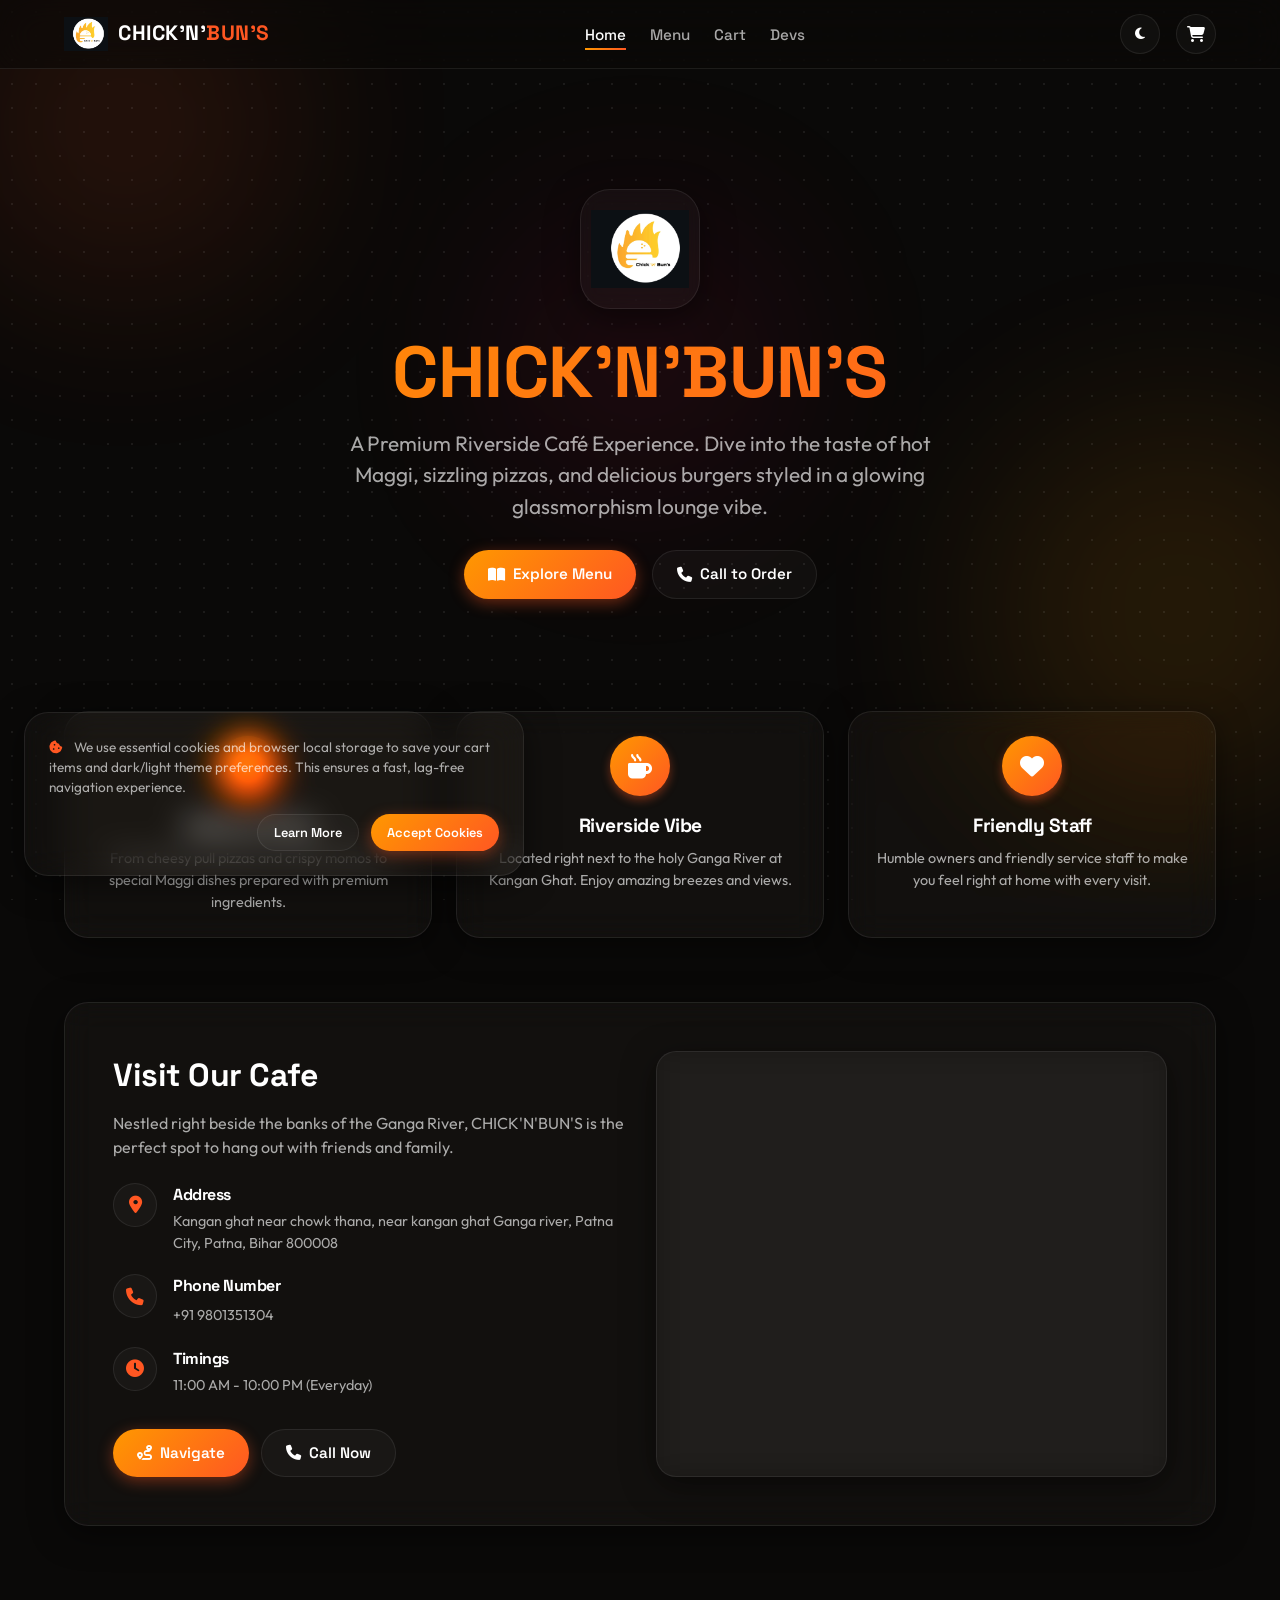
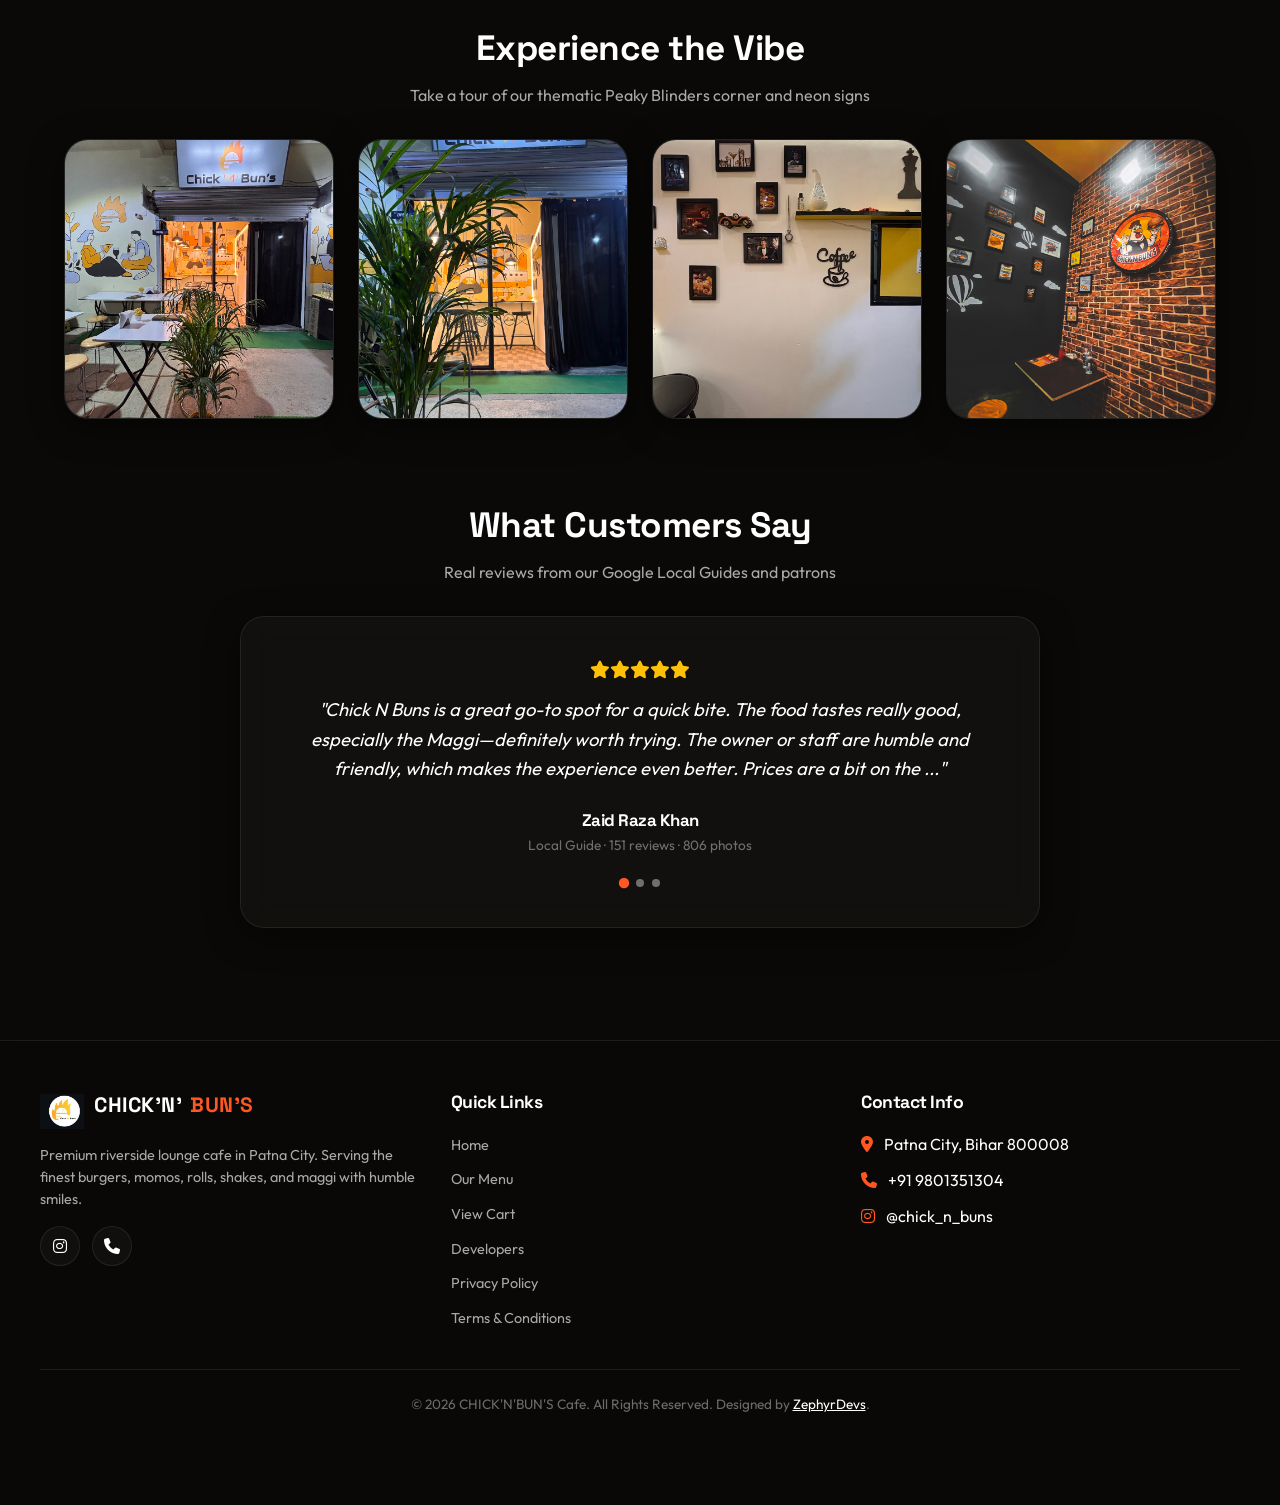
==== index.html @ 70de4c7c "Add files via upload" ====
<!DOCTYPE html>
<html lang="en" data-theme="dark">
<head>
  <meta charset="UTF-8">
  <meta name="viewport" content="width=device-width, initial-scale=1.0, maximum-scale=1.0, user-scalable=no">
  <title>CHICK'N'BUN'S - Premium Glassmorphism Cafe</title>
  <meta name="description" content="Welcome to CHICK'N'BUN'S cafe in Patna City. Experience premium glassmorphism vibe, delicious maggi, pizzas, burgers and momos right next to the Kangan Ghat Ganga river.">
  
  <!-- Tab Favicon -->
  <link rel="icon" type="image/png" href="logo.png">
  
  <!-- Font Awesome Icons -->
  <link rel="stylesheet" href="https://cdnjs.cloudflare.com/ajax/libs/font-awesome/6.4.0/css/all.min.css">
  
  <!-- Custom CSS -->
  <link rel="stylesheet" href="styles.css">
  
  <!-- Immediate theme injection to prevent style flashes -->
  <script>
    const savedTheme = localStorage.getItem("theme") || "dark";
    document.documentElement.setAttribute("data-theme", savedTheme);
  </script>
</head>
<body>

  <!-- Loading Screen -->
  <div id="loader" class="loader-wrapper">
    <div class="loader-logo-container">
      <img src="logo.png" alt="Chick N Buns Logo" class="loader-logo">
      <div class="loader-circle"></div>
    </div>
    <div class="loader-text">CHICK'N'BUN'S</div>
  </div>

  <!-- Background decorations -->
  <div class="bg-blobs">
    <div class="blob blob-1"></div>
    <div class="blob blob-2"></div>
    <div class="blob blob-3"></div>
  </div>
  <div class="bg-dots"></div>

  <!-- Header Navigation -->
  <header>
    <div class="nav-container">
      <a href="index.html" class="logo-link">
        <img src="logo.png" alt="Chick N Buns Logo" class="brand-logo">
        <span class="brand-name">CHICK'N'<span>BUN'S</span></span>
      </a>
      <ul class="nav-links">
        <li><a href="index.html" class="nav-link active">Home</a></li>
        <li><a href="menu.html" class="nav-link">Menu</a></li>
        <li><a href="cart.html" class="nav-link">Cart</a></li>
        <li><a href="devs.html" class="nav-link">Devs</a></li>
      </ul>
      <div class="nav-actions">
        <button class="theme-toggle-btn" aria-label="Toggle theme">
          <i class="fa-solid fa-moon moon-icon"></i>
          <i class="fa-solid fa-sun sun-icon"></i>
        </button>
        <a href="cart.html" class="cart-icon-btn" aria-label="View Cart">
          <i class="fa-solid fa-cart-shopping"></i>
          <span class="cart-badge">0</span>
        </a>
      </div>
    </div>
  </header>

  <!-- Mobile Bottom Navigation Bar -->
  <nav class="mobile-nav">
    <div class="mobile-nav-container">
      <a href="index.html" class="mobile-nav-item active">
        <i class="fa-solid fa-house"></i>
        <span>Home</span>
      </a>
      <a href="menu.html" class="mobile-nav-item">
        <i class="fa-solid fa-book-open"></i>
        <span>Menu</span>
      </a>
      <a href="cart.html" class="mobile-nav-item cart-mobile">
        <i class="fa-solid fa-cart-shopping"></i>
        <span>Cart</span>
        <span class="cart-badge">0</span>
      </a>
      <a href="devs.html" class="mobile-nav-item">
        <i class="fa-solid fa-code"></i>
        <span>Devs</span>
      </a>
    </div>
  </nav>

  <!-- Hero Section -->
  <section class="hero">
    <div class="hero-logo-box glass-card">
      <img src="logo.png" alt="CHICK'N'BUN'S Logo">
    </div>
    <h1>CHICK'N'BUN'S</h1>
    <p>A Premium Riverside Café Experience. Dive into the taste of hot Maggi, sizzling pizzas, and delicious burgers styled in a glowing glassmorphism lounge vibe.</p>
    <div class="hero-actions">
      <a href="menu.html" class="btn btn-primary"><i class="fa-solid fa-book-open"></i> Explore Menu</a>
      <a href="tel:9801351304" class="btn btn-secondary"><i class="fa-solid fa-phone"></i> Call to Order</a>
    </div>
  </section>

  <!-- Highlights Section -->
  <section class="highlights">
    <div class="highlight-card glass-card">
      <div class="highlight-icon"><i class="fa-solid fa-utensils"></i></div>
      <h3>Delicious Food</h3>
      <p>From cheesy pull pizzas and crispy momos to special Maggi dishes prepared with premium ingredients.</p>
    </div>
    <div class="highlight-card glass-card">
      <div class="highlight-icon"><i class="fa-solid fa-mug-hot"></i></div>
      <h3>Riverside Vibe</h3>
      <p>Located right next to the holy Ganga River at Kangan Ghat. Enjoy amazing breezes and views.</p>
    </div>
    <div class="highlight-card glass-card">
      <div class="highlight-icon"><i class="fa-solid fa-heart"></i></div>
      <h3>Friendly Staff</h3>
      <p>Humble owners and friendly service staff to make you feel right at home with every visit.</p>
    </div>
  </section>

  <!-- Contact and Location Map Section -->
  <section class="contact-section">
    <div class="contact-wrapper glass-card">
      <div class="contact-info">
        <h2 class="contact-title">Visit Our Cafe</h2>
        <p class="contact-desc">Nestled right beside the banks of the Ganga River, CHICK'N'BUN'S is the perfect spot to hang out with friends and family.</p>
        
        <div class="contact-detail-row">
          <div class="contact-detail-icon"><i class="fa-solid fa-location-dot"></i></div>
          <div class="contact-detail-content">
            <h4>Address</h4>
            <p>Kangan ghat near chowk thana, near kangan ghat Ganga river, Patna City, Patna, Bihar 800008</p>
          </div>
        </div>

        <div class="contact-detail-row">
          <div class="contact-detail-icon"><i class="fa-solid fa-phone"></i></div>
          <div class="contact-detail-content">
            <h4>Phone Number</h4>
            <a href="tel:9801351304">+91 9801351304</a>
          </div>
        </div>

        <div class="contact-detail-row">
          <div class="contact-detail-icon"><i class="fa-solid fa-clock"></i></div>
          <div class="contact-detail-content">
            <h4>Timings</h4>
            <p>11:00 AM - 10:00 PM (Everyday)</p>
          </div>
        </div>

        <div class="contact-actions">
          <a href="https://maps.google.com/?q=Kangan+ghat+Ganga+river+Patna+City" target="_blank" class="btn btn-primary"><i class="fa-solid fa-route"></i> Navigate</a>
          <a href="tel:9801351304" class="btn btn-secondary"><i class="fa-solid fa-phone"></i> Call Now</a>
        </div>
      </div>

      <!-- Map Block -->
      <div class="map-card glass-card">
        <!-- User provided embedded Google Map for CHICK'N'BUN'S -->
        <iframe 
          src="https://www.google.com/maps/embed?pb=!1m18!1m12!1m3!1d3598.1709711611616!2d85.23210449999999!3d25.5992344!2m3!1f0!2f0!3f0!3m2!1i1024!2i768!4f13.1!3m3!1m2!1s0x39ed5f6ee53ea379%3A0xcf2834d03ba60c78!2zQ0hJQ0vigJlO4oCZQlVO4oCZUw!5e0!3m2!1sen!2sin!4v1782484373300!5m2!1sen!2sin" 
          width="600" 
          height="450" 
          style="border:0;" 
          allowfullscreen="" 
          loading="lazy" 
          referrerpolicy="strict-origin-when-cross-origin">
        </iframe>
      </div>
    </div>
  </section>

  <!-- Gallery Section (Home Page Expansion) -->
  <section class="gallery-section">
    <h2 class="section-title">Experience the Vibe</h2>
    <p class="section-subtitle">Take a tour of our thematic Peaky Blinders corner and neon signs</p>
    
    <div class="gallery-grid">
      <div class="gallery-item glass-card">
        <img src="storefront.jpg" alt="CHICK'N'BUN'S Storefront" loading="lazy">
        <div class="gallery-overlay">
          <h4 class="gallery-overlay-text">Our Storefront</h4>
          <p class="gallery-overlay-sub">Welcome to Chick'n'Buns</p>
        </div>
      </div>
      
      <div class="gallery-item glass-card">
        <img src="storefront-close.jpg" alt="CHICK'N'BUN'S Storefront Close-up" loading="lazy">
        <div class="gallery-overlay">
          <h4 class="gallery-overlay-text">Riverside Entrance</h4>
          <p class="gallery-overlay-sub">Ganga River Patna City</p>
        </div>
      </div>

      <div class="gallery-item glass-card">
        <img src="interior-peaky.jpg" alt="Peaky Blinders Interior Theme" loading="lazy">
        <div class="gallery-overlay">
          <h4 class="gallery-overlay-text">Peaky Blinders Corner</h4>
          <p class="gallery-overlay-sub">By Order of Chick'n'Buns</p>
        </div>
      </div>

      <div class="gallery-item glass-card">
        <img src="interior-sign.png" alt="Glow Sign Neon Interior" loading="lazy">
        <div class="gallery-overlay">
          <h4 class="gallery-overlay-text">Glowing Signage</h4>
          <p class="gallery-overlay-sub">Cozy Aesthetics</p>
        </div>
      </div>
    </div>
  </section>

  <!-- Reviews Section -->
  <section class="reviews-section">
    <h2 class="section-title">What Customers Say</h2>
    <p class="section-subtitle">Real reviews from our Google Local Guides and patrons</p>
    
    <div class="reviews-carousel glass-card">
      <div class="review-slider">
        <!-- Injected via script.js -->
        <div class="review-slide active">
          <p class="review-text">Loading fresh reviews...</p>
        </div>
      </div>
      <div class="carousel-indicators">
        <!-- Injected via script.js -->
        <div class="indicator-dot active"></div>
      </div>
    </div>
  </section>

  <!-- Footer -->
  <footer>
    <div class="footer-container">
      <div class="footer-about">
        <a href="index.html" class="logo-link" style="margin-bottom: 12px;">
          <img src="logo.png" alt="Chick N Buns Logo" class="brand-logo">
          <span class="brand-name">CHICK'N'<span>BUN'S</span></span>
        </a>
        <p>Premium riverside lounge cafe in Patna City. Serving the finest burgers, momos, rolls, shakes, and maggi with humble smiles.</p>
        <div class="social-links">
          <a href="https://www.instagram.com/chick_n_buns/" target="_blank" class="social-btn" aria-label="Instagram"><i class="fa-brands fa-instagram"></i></a>
          <a href="tel:9801351304" class="social-btn" aria-label="Phone"><i class="fa-solid fa-phone"></i></a>
        </div>
      </div>
      
      <div>
        <h3 class="footer-links-title">Quick Links</h3>
        <ul class="footer-links">
          <li><a href="index.html">Home</a></li>
          <li><a href="menu.html">Our Menu</a></li>
          <li><a href="cart.html">View Cart</a></li>
          <li><a href="devs.html">Developers</a></li>
          <li><a href="privacy.html">Privacy Policy</a></li>
          <li><a href="terms.html">Terms & Conditions</a></li>
        </ul>
      </div>

      <div>
        <h3 class="footer-links-title">Contact Info</h3>
        <ul class="footer-links" style="gap: 12px;">
          <li><i class="fa-solid fa-location-dot" style="color: var(--accent-color); margin-right: 8px;"></i> Patna City, Bihar 800008</li>
          <li><i class="fa-solid fa-phone" style="color: var(--accent-color); margin-right: 8px;"></i> +91 9801351304</li>
          <li><i class="fa-brands fa-instagram" style="color: var(--accent-color); margin-right: 8px;"></i> @chick_n_buns</li>
        </ul>
      </div>
    </div>
    
    <div class="footer-bottom">
      &copy; 2026 CHICK'N'BUN'S Cafe. All Rights Reserved. Designed by <a href="devs.html" style="color: var(--text-primary); text-decoration: underline;">ZephyrDevs</a>.
    </div>
  </footer>

  <!-- Cookie Consent Banner -->
  <div id="cookie-banner" class="cookie-banner glass-card">
    <div class="cookie-banner-text">
      <i class="fa-solid fa-cookie-bite" style="color: var(--accent-color); margin-right: 8px;"></i>
      We use essential cookies and browser local storage to save your cart items and dark/light theme preferences. This ensures a fast, lag-free navigation experience.
    </div>
    <div class="cookie-banner-actions">
      <a href="privacy.html" class="btn btn-secondary" style="padding: 8px 16px; font-size: 0.8rem;">Learn More</a>
      <button id="accept-cookies" class="btn btn-primary" style="padding: 8px 16px; font-size: 0.8rem;">Accept Cookies</button>
    </div>
  </div>

  <!-- Script Files -->
  <script src="menu-data.js"></script>
  <script src="script.js"></script>
</body>
</html>
---- styles.css ----
/* Google Fonts: Outfit & Space Grotesk for a premium modern vibe */
@import url('https://fonts.googleapis.com/css2?family=Outfit:wght@300;400;500;600;700;800&family=Space+Grotesk:wght@400;500;600;700&display=swap');

:root {
  /* Dark Mode Variables (Default) */
  --bg-primary: #0a0908;
  --bg-dots: radial-gradient(rgba(255, 255, 255, 0.15) 1px, transparent 1px);
  --bg-card: rgba(255, 255, 255, 0.03);
  --bg-card-hover: rgba(255, 255, 255, 0.06);
  --border-card: rgba(255, 255, 255, 0.08);
  --border-card-hover: rgba(255, 255, 255, 0.15);
  --text-primary: #ffffff;
  --text-secondary: rgba(255, 255, 255, 0.65);
  --text-muted: rgba(255, 255, 255, 0.4);
  --accent-color: #ff5722;
  --accent-gradient: linear-gradient(135deg, #ff9800, #ff5722);
  --accent-glow: rgba(255, 87, 34, 0.4);
  --glass-shadow: 0 8px 32px 0 rgba(0, 0, 0, 0.5);
  --nav-bg: rgba(10, 9, 8, 0.6);
  --veg-color: #4caf50;
  --nonveg-color: #f44336;
  --blob-1: rgba(255, 87, 34, 0.15);
  --blob-2: rgba(255, 152, 0, 0.15);
  --blob-3: rgba(233, 30, 99, 0.12);
  
  --font-title: 'Space Grotesk', sans-serif;
  --font-body: 'Outfit', sans-serif;
}

[data-theme="light"] {
  /* Light Mode Variables */
  --bg-primary: #f5f6f8;
  --bg-dots: radial-gradient(rgba(0, 0, 0, 0.08) 1px, transparent 1px);
  --bg-card: rgba(255, 255, 255, 0.45);
  --bg-card-hover: rgba(255, 255, 255, 0.65);
  --border-card: rgba(255, 255, 255, 0.35);
  --border-card-hover: rgba(255, 255, 255, 0.6);
  --text-primary: #1a1a1a;
  --text-secondary: rgba(0, 0, 0, 0.65);
  --text-muted: rgba(0, 0, 0, 0.45);
  --accent-color: #e64a19;
  --accent-gradient: linear-gradient(135deg, #ff9800, #e64a19);
  --accent-glow: rgba(230, 74, 25, 0.2);
  --glass-shadow: 0 8px 32px 0 rgba(31, 38, 135, 0.08);
  --nav-bg: rgba(245, 246, 248, 0.7);
  --blob-1: rgba(255, 87, 34, 0.08);
  --blob-2: rgba(255, 152, 0, 0.08);
  --blob-3: rgba(233, 30, 99, 0.06);
}

/* Base resets & styles */
* {
  margin: 0;
  padding: 0;
  box-sizing: border-box;
  -webkit-tap-highlight-color: transparent;
}

body {
  font-family: var(--font-body);
  background-color: var(--bg-primary);
  color: var(--text-primary);
  min-height: 100vh;
  overflow-x: hidden;
  position: relative;
  transition: background-color 0.4s ease, color 0.4s ease;
  line-height: 1.5;
}

/* Background blob decorations for Glassmorphic glow */
.bg-blobs {
  position: fixed;
  top: 0;
  left: 0;
  right: 0;
  bottom: 0;
  width: 100%;
  height: 100%;
  z-index: -2;
  overflow: hidden;
  pointer-events: none;
}

.blob {
  position: absolute;
  border-radius: 50%;
  filter: blur(100px);
  opacity: 0.8;
  animation: floatBlobs 20s infinite alternate ease-in-out;
}

.blob-1 {
  width: 350px;
  height: 350px;
  background: var(--blob-1);
  top: -50px;
  left: -50px;
}

.blob-2 {
  width: 400px;
  height: 400px;
  background: var(--blob-2);
  bottom: 10%;
  right: -100px;
  animation-delay: -5s;
}

.blob-3 {
  width: 300px;
  height: 300px;
  background: var(--blob-3);
  top: 40%;
  left: 50%;
  transform: translate(-50%, -50%);
  animation-delay: -10s;
}

/* Dotted matrix overlay */
.bg-dots {
  position: fixed;
  top: 0;
  left: 0;
  width: 100%;
  height: 100%;
  background-image: var(--bg-dots);
  background-size: 24px 24px;
  z-index: -1;
  pointer-events: none;
  opacity: 0.5;
  transition: background-image 0.4s ease;
}

@keyframes floatBlobs {
  0% {
    transform: translate(0, 0) scale(1);
  }
  50% {
    transform: translate(50px, 30px) scale(1.1);
  }
  100% {
    transform: translate(-30px, -50px) scale(0.9);
  }
}

/* Loading Screen */
.loader-wrapper {
  position: fixed;
  top: 0;
  left: 0;
  width: 100vw;
  height: 100vh;
  background-color: var(--bg-primary);
  display: flex;
  flex-direction: column;
  justify-content: center;
  align-items: center;
  z-index: 9999;
  transition: opacity 0.6s cubic-bezier(0.16, 1, 0.3, 1), visibility 0.6s;
}

.loader-wrapper.fade-out {
  opacity: 0;
  visibility: hidden;
}

.loader-logo-container {
  position: relative;
  width: 120px;
  height: 120px;
  margin-bottom: 24px;
}

.loader-logo {
  width: 100%;
  height: 100%;
  object-fit: contain;
  animation: pulseLogo 2s infinite ease-in-out;
}

.loader-circle {
  position: absolute;
  top: -10px;
  left: -10px;
  width: 140px;
  height: 140px;
  border: 3px solid transparent;
  border-top-color: var(--accent-color);
  border-bottom-color: var(--accent-color);
  border-radius: 50%;
  animation: spin 1.5s linear infinite;
}

.loader-text {
  font-family: var(--font-title);
  font-size: 1.5rem;
  font-weight: 700;
  letter-spacing: 2px;
  background: var(--accent-gradient);
  -webkit-background-clip: text;
  -webkit-text-fill-color: transparent;
  animation: fadeInText 1s ease-in-out infinite alternate;
}

@keyframes spin {
  0% { transform: rotate(0deg); }
  100% { transform: rotate(360deg); }
}

@keyframes pulseLogo {
  0% { transform: scale(0.95); opacity: 0.8; }
  50% { transform: scale(1.05); opacity: 1; filter: drop-shadow(0 0 15px var(--accent-color)); }
  100% { transform: scale(0.95); opacity: 0.8; }
}

@keyframes fadeInText {
  0% { opacity: 0.5; }
  100% { opacity: 1; }
}

/* Glassmorphism General Card */
.glass-card {
  background: var(--bg-card);
  backdrop-filter: blur(16px) saturate(180%);
  -webkit-backdrop-filter: blur(16px) saturate(180%);
  border: 1px solid var(--border-card);
  border-radius: 24px;
  box-shadow: var(--glass-shadow);
  transition: all 0.3s cubic-bezier(0.25, 0.8, 0.25, 1);
}

.glass-card:hover {
  background: var(--bg-card-hover);
  border-color: var(--border-card-hover);
  transform: translateY(-2px);
}

/* Header & Navigation */
header {
  position: sticky;
  top: 0;
  width: 100%;
  z-index: 1000;
  background: var(--nav-bg);
  backdrop-filter: blur(20px);
  -webkit-backdrop-filter: blur(20px);
  border-bottom: 1px solid var(--border-card);
  transition: background-color 0.4s ease;
}

.nav-container {
  display: flex;
  justify-content: space-between;
  align-items: center;
  max-width: 1200px;
  margin: 0 auto;
  padding: 12px 24px;
}

.logo-link {
  display: flex;
  align-items: center;
  text-decoration: none;
  gap: 10px;
}

.brand-logo {
  width: 44px;
  height: 44px;
  object-fit: contain;
}

.brand-name {
  font-family: var(--font-title);
  font-size: 1.3rem;
  font-weight: 800;
  color: var(--text-primary);
  letter-spacing: 0.5px;
}

.brand-name span {
  color: var(--accent-color);
}

.nav-links {
  display: flex;
  align-items: center;
  list-style: none;
  gap: 24px;
}

.nav-link {
  font-family: var(--font-title);
  font-size: 0.95rem;
  font-weight: 500;
  color: var(--text-secondary);
  text-decoration: none;
  transition: color 0.3s ease;
  position: relative;
  padding: 6px 0;
}

.nav-link:hover, .nav-link.active {
  color: var(--text-primary);
}

.nav-link::after {
  content: '';
  position: absolute;
  bottom: 0;
  left: 0;
  width: 0;
  height: 2px;
  background: var(--accent-gradient);
  transition: width 0.3s ease;
}

.nav-link:hover::after, .nav-link.active::after {
  width: 100%;
}

.nav-actions {
  display: flex;
  align-items: center;
  gap: 16px;
}

/* Controls */
.theme-toggle-btn {
  background: var(--bg-card);
  border: 1px solid var(--border-card);
  width: 40px;
  height: 40px;
  border-radius: 50%;
  cursor: pointer;
  display: flex;
  align-items: center;
  justify-content: center;
  color: var(--text-primary);
  transition: all 0.3s ease;
}

.theme-toggle-btn:hover {
  background: var(--bg-card-hover);
  border-color: var(--border-card-hover);
  transform: scale(1.05);
}

.theme-toggle-btn .sun-icon {
  display: none;
}

[data-theme="light"] .theme-toggle-btn .sun-icon {
  display: block;
}

[data-theme="light"] .theme-toggle-btn .moon-icon {
  display: none;
}

/* Cart Badge Icon */
.cart-icon-btn {
  background: var(--bg-card);
  border: 1px solid var(--border-card);
  width: 40px;
  height: 40px;
  border-radius: 50%;
  cursor: pointer;
  display: flex;
  align-items: center;
  justify-content: center;
  color: var(--text-primary);
  position: relative;
  text-decoration: none;
  transition: all 0.3s ease;
}

.cart-icon-btn:hover {
  background: var(--bg-card-hover);
  border-color: var(--border-card-hover);
  transform: scale(1.05);
}

.cart-badge {
  position: absolute;
  top: -4px;
  right: -4px;
  background: var(--accent-gradient);
  color: #ffffff;
  font-size: 0.7rem;
  font-weight: 700;
  width: 18px;
  height: 18px;
  border-radius: 50%;
  display: flex;
  align-items: center;
  justify-content: center;
  box-shadow: 0 0 8px var(--accent-glow);
}

/* Mobile Bottom Navigation (Visible on Mobile only) */
.mobile-nav {
  display: none;
  position: fixed;
  bottom: 0;
  left: 0;
  width: 100vw;
  background: var(--nav-bg);
  backdrop-filter: blur(20px);
  -webkit-backdrop-filter: blur(20px);
  border-top: 1px solid var(--border-card);
  z-index: 1000;
  padding: 8px 16px 14px 16px;
}

.mobile-nav-container {
  display: flex;
  justify-content: space-around;
  align-items: center;
  max-width: 500px;
  margin: 0 auto;
}

.mobile-nav-item {
  display: flex;
  flex-direction: column;
  align-items: center;
  text-decoration: none;
  color: var(--text-secondary);
  font-size: 0.75rem;
  font-family: var(--font-title);
  font-weight: 500;
  gap: 4px;
  transition: color 0.3s ease;
}

.mobile-nav-item i {
  font-size: 1.25rem;
  transition: transform 0.3s ease;
}

.mobile-nav-item.active, .mobile-nav-item:hover {
  color: var(--accent-color);
}

.mobile-nav-item.active i {
  transform: scale(1.1);
  background: var(--accent-gradient);
  -webkit-background-clip: text;
  -webkit-text-fill-color: transparent;
}

.mobile-nav-item.cart-mobile {
  position: relative;
}

.mobile-nav-item.cart-mobile .cart-badge {
  top: -6px;
  right: 0px;
}

/* Typography elements */
h1, h2, h3, h4, h5, h6 {
  font-family: var(--font-title);
  font-weight: 700;
  letter-spacing: -0.5px;
}

p {
  color: var(--text-secondary);
}

/* Buttons styling */
.btn {
  display: inline-flex;
  align-items: center;
  justify-content: center;
  font-family: var(--font-title);
  font-weight: 600;
  padding: 12px 24px;
  border-radius: 50px;
  cursor: pointer;
  text-decoration: none;
  transition: all 0.3s cubic-bezier(0.16, 1, 0.3, 1);
  border: none;
  font-size: 0.95rem;
  gap: 8px;
}

.btn-primary {
  background: var(--accent-gradient);
  color: #ffffff;
  box-shadow: 0 4px 15px var(--accent-glow);
}

.btn-primary:hover {
  transform: translateY(-2px) scale(1.02);
  box-shadow: 0 8px 25px var(--accent-glow);
}

.btn-secondary {
  background: var(--bg-card);
  border: 1px solid var(--border-card);
  color: var(--text-primary);
}

.btn-secondary:hover {
  background: var(--bg-card-hover);
  border-color: var(--border-card-hover);
  transform: translateY(-2px);
}

.btn:active {
  transform: translateY(0) scale(0.98);
}

/* Footer Section */
footer {
  background: var(--nav-bg);
  backdrop-filter: blur(10px);
  -webkit-backdrop-filter: blur(10px);
  border-top: 1px solid var(--border-card);
  padding: 48px 24px;
  margin-top: 64px;
  padding-bottom: 90px; /* spacing for mobile nav */
}

.footer-container {
  max-width: 1200px;
  margin: 0 auto;
  display: grid;
  grid-template-columns: repeat(auto-fit, minmax(250px, 1fr));
  gap: 32px;
}

.footer-about .brand-name {
  margin-bottom: 12px;
  display: inline-flex;
  align-items: center;
  gap: 8px;
}

.footer-about p {
  font-size: 0.9rem;
  margin-bottom: 16px;
}

.footer-links-title {
  font-family: var(--font-title);
  font-size: 1.1rem;
  font-weight: 700;
  margin-bottom: 16px;
  color: var(--text-primary);
}

.footer-links {
  list-style: none;
  display: flex;
  flex-direction: column;
  gap: 10px;
}

.footer-links a {
  color: var(--text-secondary);
  text-decoration: none;
  font-size: 0.9rem;
  transition: color 0.3s ease;
}

.footer-links a:hover {
  color: var(--accent-color);
}

.social-links {
  display: flex;
  gap: 12px;
}

.social-btn {
  display: flex;
  align-items: center;
  justify-content: center;
  width: 40px;
  height: 40px;
  border-radius: 50%;
  background: var(--bg-card);
  border: 1px solid var(--border-card);
  color: var(--text-primary);
  text-decoration: none;
  transition: all 0.3s ease;
}

.social-btn:hover {
  background: var(--accent-gradient);
  border-color: transparent;
  color: #fff;
  transform: translateY(-2px);
  box-shadow: 0 4px 10px var(--accent-glow);
}

.footer-bottom {
  max-width: 1200px;
  margin: 40px auto 0 auto;
  padding-top: 24px;
  border-top: 1px solid var(--border-card);
  text-align: center;
  font-size: 0.85rem;
  color: var(--text-muted);
}

/* HERO SECTION - index.html */
.hero {
  padding: 80px 24px 48px 24px;
  text-align: center;
  position: relative;
}

.hero-logo-box {
  margin: 0 auto 24px auto;
  width: 120px;
  height: 120px;
  padding: 10px;
  background: var(--bg-card);
  backdrop-filter: blur(10px);
  border: 1px solid var(--border-card);
  border-radius: 30px;
  display: flex;
  align-items: center;
  justify-content: center;
  box-shadow: var(--glass-shadow);
}

.hero-logo-box img {
  width: 100%;
  height: 100%;
  object-fit: contain;
}

.hero h1 {
  font-size: 3rem;
  font-weight: 800;
  line-height: 1.1;
  margin-bottom: 16px;
  background: var(--accent-gradient);
  -webkit-background-clip: text;
  -webkit-text-fill-color: transparent;
}

.hero p {
  font-size: 1.15rem;
  max-width: 600px;
  margin: 0 auto 28px auto;
  color: var(--text-secondary);
}

.hero-actions {
  display: flex;
  justify-content: center;
  gap: 16px;
  flex-wrap: wrap;
}

/* Features/Highlights */
.highlights {
  padding: 32px 24px;
  max-width: 1200px;
  margin: 0 auto;
  display: grid;
  grid-template-columns: repeat(auto-fit, minmax(280px, 1fr));
  gap: 24px;
}

.highlight-card {
  padding: 24px;
  text-align: center;
}

.highlight-icon {
  width: 60px;
  height: 60px;
  border-radius: 50%;
  background: var(--accent-gradient);
  color: #fff;
  display: flex;
  align-items: center;
  justify-content: center;
  font-size: 1.5rem;
  margin: 0 auto 16px auto;
  box-shadow: 0 4px 10px var(--accent-glow);
}

.highlight-card h3 {
  font-size: 1.2rem;
  margin-bottom: 8px;
}

.highlight-card p {
  font-size: 0.9rem;
}

/* Contact Showcase Card */
.contact-section {
  padding: 32px 24px;
  max-width: 1200px;
  margin: 0 auto;
}

.contact-wrapper {
  display: grid;
  grid-template-columns: 1fr 1.2fr;
  gap: 32px;
  padding: 32px;
}

.contact-info {
  display: flex;
  flex-direction: column;
  justify-content: center;
}

.contact-title {
  font-size: 2rem;
  margin-bottom: 12px;
  font-weight: 800;
}

.contact-desc {
  margin-bottom: 24px;
}

.contact-detail-row {
  display: flex;
  align-items: flex-start;
  gap: 16px;
  margin-bottom: 20px;
}

.contact-detail-icon {
  width: 44px;
  height: 44px;
  border-radius: 50%;
  background: var(--bg-card);
  border: 1px solid var(--border-card);
  color: var(--accent-color);
  display: flex;
  align-items: center;
  justify-content: center;
  font-size: 1.1rem;
  flex-shrink: 0;
}

.contact-detail-content h4 {
  font-size: 1rem;
  margin-bottom: 4px;
}

.contact-detail-content p, .contact-detail-content a {
  font-size: 0.9rem;
  color: var(--text-secondary);
  text-decoration: none;
  transition: color 0.3s ease;
}

.contact-detail-content a:hover {
  color: var(--accent-color);
}

.contact-actions {
  display: flex;
  gap: 12px;
  margin-top: 12px;
}

.map-card {
  min-height: 250px;
  border-radius: 20px;
  overflow: hidden;
  border: 1px solid var(--border-card);
}

.map-card iframe {
  width: 100%;
  height: 100%;
  border: none;
}

/* Reviews Section */
.reviews-section {
  padding: 48px 24px;
  max-width: 1200px;
  margin: 0 auto;
  text-align: center;
}

.section-title {
  font-size: 2.2rem;
  margin-bottom: 8px;
  font-weight: 800;
}

.section-subtitle {
  font-size: 1rem;
  color: var(--text-secondary);
  margin-bottom: 32px;
}

.reviews-carousel {
  position: relative;
  max-width: 800px;
  margin: 0 auto;
  padding: 40px;
  overflow: hidden;
}

.review-slider {
  display: flex;
  transition: transform 0.5s cubic-bezier(0.25, 1, 0.5, 1);
}

.review-slide {
  min-width: 100%;
  padding: 0 16px;
  opacity: 0;
  transition: opacity 0.5s ease;
}

.review-slide.active {
  opacity: 1;
}

.review-text {
  font-size: 1.15rem;
  font-style: italic;
  line-height: 1.6;
  margin-bottom: 24px;
  color: var(--text-primary);
}

.review-rating {
  color: #ffc107;
  font-size: 1.1rem;
  margin-bottom: 12px;
}

.review-author {
  font-family: var(--font-title);
  font-weight: 700;
  font-size: 1.05rem;
}

.review-author-title {
  font-size: 0.85rem;
  color: var(--text-muted);
  margin-top: 2px;
}

.carousel-indicators {
  display: flex;
  justify-content: center;
  gap: 8px;
  margin-top: 24px;
}

.indicator-dot {
  width: 8px;
  height: 8px;
  border-radius: 50%;
  background: var(--text-muted);
  cursor: pointer;
  transition: all 0.3s ease;
}

.indicator-dot.active {
  background: var(--accent-color);
  transform: scale(1.3);
}

/* MENU PAGE STYLE - menu.html */
.menu-header {
  padding: 40px 24px 20px 24px;
  text-align: center;
}

.menu-search-wrapper {
  max-width: 500px;
  margin: 20px auto;
  position: relative;
}

.menu-search-input {
  width: 100%;
  padding: 14px 20px 14px 48px;
  border-radius: 50px;
  border: 1px solid var(--border-card);
  background: var(--bg-card);
  color: var(--text-primary);
  font-family: var(--font-body);
  font-size: 0.95rem;
  backdrop-filter: blur(10px);
  outline: none;
  transition: all 0.3s ease;
}

.menu-search-input:focus {
  border-color: var(--accent-color);
  box-shadow: 0 0 15px var(--accent-glow);
  background: var(--bg-card-hover);
}

.search-icon {
  position: absolute;
  left: 18px;
  top: 50%;
  transform: translateY(-50%);
  color: var(--text-muted);
  font-size: 1.1rem;
}

/* Toggle for Veg/Nonveg Filters */
.filter-options {
  display: flex;
  justify-content: center;
  gap: 12px;
  margin: 16px 0 24px 0;
}

.filter-chip {
  padding: 8px 18px;
  border-radius: 50px;
  border: 1px solid var(--border-card);
  background: var(--bg-card);
  color: var(--text-secondary);
  font-size: 0.85rem;
  font-weight: 600;
  cursor: pointer;
  transition: all 0.3s ease;
  display: flex;
  align-items: center;
  gap: 6px;
}

.filter-chip:hover {
  background: var(--bg-card-hover);
  border-color: var(--border-card-hover);
}

.filter-chip.active {
  border-color: transparent;
  color: #fff;
}

.filter-chip.active.all-chip {
  background: var(--accent-gradient);
  box-shadow: 0 4px 10px var(--accent-glow);
}

.filter-chip.active.veg-chip {
  background: var(--veg-color);
  box-shadow: 0 4px 10px rgba(76, 175, 80, 0.3);
}

.filter-chip.active.nonveg-chip {
  background: var(--nonveg-color);
  box-shadow: 0 4px 10px rgba(244, 67, 54, 0.3);
}

.dot-indicator {
  width: 10px;
  height: 10px;
  border-radius: 50%;
  display: inline-block;
}

.dot-indicator.veg {
  background: var(--veg-color);
  box-shadow: 0 0 5px var(--veg-color);
}

.dot-indicator.nonveg {
  background: var(--nonveg-color);
  box-shadow: 0 0 5px var(--nonveg-color);
}

/* Category Slider/Selector (Horizontal Swipe on Mobile) */
.categories-slider {
  max-width: 100%;
  overflow-x: auto;
  white-space: nowrap;
  padding: 8px 24px 16px 24px;
  margin-bottom: 24px;
  display: flex;
  gap: 12px;
  scrollbar-width: none; /* Firefox */
}

.categories-slider::-webkit-scrollbar {
  display: none; /* Chrome/Safari */
}

.category-tab {
  display: inline-flex;
  align-items: center;
  gap: 8px;
  padding: 10px 20px;
  border-radius: 50px;
  background: var(--bg-card);
  border: 1px solid var(--border-card);
  color: var(--text-secondary);
  font-family: var(--font-title);
  font-weight: 600;
  font-size: 0.9rem;
  cursor: pointer;
  transition: all 0.3s ease;
  flex-shrink: 0;
}

.category-tab:hover {
  background: var(--bg-card-hover);
  border-color: var(--border-card-hover);
}

.category-tab.active {
  background: var(--accent-gradient);
  color: #fff;
  border-color: transparent;
  box-shadow: 0 4px 12px var(--accent-glow);
}

/* Menu Grid */
.menu-grid-container {
  max-width: 1200px;
  margin: 0 auto;
  padding: 0 24px;
}

.menu-category-section {
  margin-bottom: 48px;
}

.menu-category-title-wrap {
  display: flex;
  align-items: center;
  gap: 10px;
  margin-bottom: 20px;
  border-bottom: 1px solid var(--border-card);
  padding-bottom: 10px;
}

.menu-category-title {
  font-size: 1.6rem;
  font-weight: 800;
}

.menu-grid {
  display: grid;
  grid-template-columns: repeat(auto-fill, minmax(280px, 1fr));
  gap: 24px;
}

/* Menu Card Details */
.menu-card {
  overflow: hidden;
  display: flex;
  flex-direction: column;
  height: 100%;
}

.menu-item-image-wrapper {
  position: relative;
  width: 100%;
  height: 180px;
  background: rgba(0, 0, 0, 0.2);
  overflow: hidden;
}

.menu-item-image {
  width: 100%;
  height: 100%;
  object-fit: cover;
  transition: transform 0.5s ease;
}

.menu-card:hover .menu-item-image {
  transform: scale(1.05);
}

.menu-item-tag {
  position: absolute;
  top: 12px;
  left: 12px;
  z-index: 2;
  border-radius: 6px;
  padding: 4px 8px;
  display: flex;
  align-items: center;
  justify-content: center;
  backdrop-filter: blur(10px);
  -webkit-backdrop-filter: blur(10px);
}

.menu-item-tag.veg {
  background: rgba(76, 175, 80, 0.2);
  border: 1px solid rgba(76, 175, 80, 0.4);
}

.menu-item-tag.nonveg {
  background: rgba(244, 67, 54, 0.2);
  border: 1px solid rgba(244, 67, 54, 0.4);
}

.menu-item-body {
  padding: 20px;
  display: flex;
  flex-direction: column;
  flex-grow: 1;
}

.menu-item-head {
  display: flex;
  justify-content: space-between;
  align-items: flex-start;
  gap: 12px;
  margin-bottom: 8px;
}

.menu-item-name {
  font-size: 1.15rem;
  font-weight: 700;
  line-height: 1.3;
}

.menu-item-price {
  font-family: var(--font-title);
  font-size: 1.25rem;
  font-weight: 700;
  color: var(--accent-color);
  white-space: nowrap;
}

.menu-item-desc {
  font-size: 0.85rem;
  color: var(--text-secondary);
  margin-bottom: 16px;
  flex-grow: 1;
  line-height: 1.4;
}

.menu-item-foot {
  display: flex;
  justify-content: space-between;
  align-items: center;
  margin-top: auto;
  gap: 12px;
}

.menu-item-size-info {
  font-size: 0.8rem;
  color: var(--text-muted);
}

.menu-item-size-select {
  background: var(--bg-card);
  border: 1px solid var(--border-card);
  color: var(--text-primary);
  padding: 4px 8px;
  border-radius: 8px;
  font-size: 0.8rem;
  outline: none;
  font-family: var(--font-body);
}

/* Call to View Physical Scanned Menu CTA */
.physical-menu-cta {
  margin: 48px auto;
  max-width: 800px;
  padding: 32px;
  text-align: center;
}

.physical-menu-cta h3 {
  font-size: 1.5rem;
  margin-bottom: 12px;
}

.physical-menu-cta p {
  margin-bottom: 20px;
  font-size: 0.95rem;
}

/* Lightbox Modal for Scanned Menu */
.lightbox-modal {
  position: fixed;
  top: 0;
  left: 0;
  width: 100vw;
  height: 100vh;
  background: rgba(0, 0, 0, 0.95);
  backdrop-filter: blur(10px);
  -webkit-backdrop-filter: blur(10px);
  z-index: 2000;
  display: none;
  flex-direction: column;
  justify-content: center;
  align-items: center;
  padding: 24px;
}

.lightbox-close {
  position: absolute;
  top: 20px;
  right: 24px;
  background: transparent;
  border: none;
  color: #fff;
  font-size: 2.2rem;
  cursor: pointer;
  z-index: 2002;
  transition: transform 0.3s ease;
}

.lightbox-close:hover {
  transform: scale(1.1);
}

.lightbox-slider {
  display: flex;
  align-items: center;
  justify-content: center;
  max-width: 600px;
  width: 100%;
  height: 80%;
  position: relative;
}

.lightbox-img {
  max-width: 100%;
  max-height: 100%;
  object-fit: contain;
  border-radius: 12px;
  box-shadow: 0 10px 30px rgba(0,0,0,0.5);
  display: none;
}

.lightbox-img.active {
  display: block;
  animation: fadeIn 0.4s ease;
}

.lightbox-arrow {
  position: absolute;
  top: 50%;
  transform: translateY(-50%);
  background: rgba(255, 255, 255, 0.1);
  border: 1px solid rgba(255, 255, 255, 0.2);
  width: 50px;
  height: 50px;
  border-radius: 50%;
  color: #fff;
  font-size: 1.5rem;
  cursor: pointer;
  display: flex;
  align-items: center;
  justify-content: center;
  z-index: 2001;
  transition: all 0.3s ease;
}

.lightbox-arrow:hover {
  background: rgba(255, 255, 255, 0.25);
  transform: translateY(-50%) scale(1.05);
}

.lightbox-arrow-left {
  left: -20px;
}

.lightbox-arrow-right {
  right: -20px;
}

.lightbox-pagination {
  color: rgba(255, 255, 255, 0.7);
  margin-top: 16px;
  font-family: var(--font-title);
  font-weight: 500;
  font-size: 0.95rem;
}

@keyframes fadeIn {
  from { opacity: 0; transform: scale(0.95); }
  to { opacity: 1; transform: scale(1); }
}

/* CART PAGE STYLING - cart.html */
.cart-section-container {
  max-width: 1000px;
  margin: 40px auto;
  padding: 0 24px;
}

.cart-layout {
  display: grid;
  grid-template-columns: 1.6fr 1fr;
  gap: 32px;
}

.cart-items-panel {
  padding: 24px;
}

.cart-items-title {
  font-size: 1.5rem;
  margin-bottom: 20px;
  display: flex;
  justify-content: space-between;
  align-items: center;
}

.cart-items-count {
  font-size: 1rem;
  font-weight: 500;
  color: var(--text-muted);
}

.cart-item-row {
  display: flex;
  align-items: center;
  gap: 16px;
  padding: 16px 0;
  border-bottom: 1px solid var(--border-card);
}

.cart-item-row:last-child {
  border-bottom: none;
}

.cart-item-img-wrapper {
  width: 70px;
  height: 70px;
  border-radius: 12px;
  overflow: hidden;
  background: rgba(0, 0, 0, 0.2);
  flex-shrink: 0;
}

.cart-item-img-wrapper img {
  width: 100%;
  height: 100%;
  object-fit: cover;
}

.cart-item-details {
  flex-grow: 1;
}

.cart-item-title {
  font-size: 1.05rem;
  font-weight: 700;
  margin-bottom: 4px;
}

.cart-item-meta {
  font-size: 0.8rem;
  color: var(--text-muted);
}

.cart-item-right {
  display: flex;
  flex-direction: column;
  align-items: flex-end;
  gap: 10px;
}

.cart-item-price-calc {
  font-family: var(--font-title);
  font-size: 1.1rem;
  font-weight: 700;
  color: var(--text-primary);
}

.qty-control {
  display: flex;
  align-items: center;
  background: var(--bg-card);
  border: 1px solid var(--border-card);
  border-radius: 50px;
  padding: 4px;
}

.qty-btn {
  background: transparent;
  border: none;
  color: var(--text-primary);
  width: 26px;
  height: 26px;
  border-radius: 50%;
  cursor: pointer;
  display: flex;
  align-items: center;
  justify-content: center;
  font-size: 0.9rem;
  transition: background 0.3s ease;
}

.qty-btn:hover {
  background: var(--bg-card-hover);
}

.qty-number {
  min-width: 24px;
  text-align: center;
  font-size: 0.85rem;
  font-weight: 600;
}

.remove-item-btn {
  background: transparent;
  border: none;
  color: var(--text-muted);
  cursor: pointer;
  font-size: 0.85rem;
  transition: color 0.3s ease;
}

.remove-item-btn:hover {
  color: var(--nonveg-color);
}

.cart-empty-state {
  text-align: center;
  padding: 48px 24px;
}

.cart-empty-icon {
  font-size: 3rem;
  color: var(--text-muted);
  margin-bottom: 16px;
}

.cart-empty-state h3 {
  font-size: 1.3rem;
  margin-bottom: 8px;
}

.cart-empty-state p {
  margin-bottom: 24px;
}

/* Cart Summary Panel */
.cart-summary-panel {
  padding: 28px;
  height: fit-content;
}

.summary-title {
  font-size: 1.4rem;
  margin-bottom: 20px;
  border-bottom: 1px solid var(--border-card);
  padding-bottom: 10px;
}

.summary-row {
  display: flex;
  justify-content: space-between;
  margin-bottom: 16px;
  font-size: 0.95rem;
}

.summary-row.total-row {
  border-top: 1px solid var(--border-card);
  padding-top: 16px;
  font-size: 1.25rem;
  font-weight: 800;
  margin-bottom: 24px;
}

.summary-row.total-row .total-price {
  color: var(--accent-color);
}

.checkout-notice {
  font-size: 0.8rem;
  color: var(--text-muted);
  text-align: center;
  margin-bottom: 20px;
  line-height: 1.4;
  padding: 10px;
  border-radius: 12px;
  background: rgba(0,0,0,0.1);
}

[data-theme="light"] .checkout-notice {
  background: rgba(255, 255, 255, 0.4);
}

.checkout-btn-group {
  display: flex;
  flex-direction: column;
  gap: 12px;
}

.whatsapp-checkout-btn {
  background: #25d366;
  color: #fff;
  box-shadow: 0 4px 15px rgba(37, 211, 102, 0.3);
}

.whatsapp-checkout-btn:hover {
  background: #128c7e;
  box-shadow: 0 8px 25px rgba(37, 211, 102, 0.4);
  transform: translateY(-2px);
}

/* DEVELOPERS PAGE STYLING - devs.html */
.devs-section {
  padding: 80px 24px;
  max-width: 600px;
  margin: 0 auto;
  text-align: center;
}

.devs-card {
  padding: 48px 32px;
}

.devs-logo-wrapper {
  width: 140px;
  height: 140px;
  margin: 0 auto 24px auto;
  border-radius: 50%;
  background: var(--bg-card);
  border: 1px solid var(--border-card);
  display: flex;
  align-items: center;
  justify-content: center;
  overflow: hidden;
  box-shadow: var(--glass-shadow);
  padding: 10px;
}

.devs-logo-wrapper img {
  width: 100%;
  height: 100%;
  object-fit: contain;
}

.devs-name {
  font-size: 2.2rem;
  font-weight: 800;
  margin-bottom: 8px;
  background: var(--accent-gradient);
  -webkit-background-clip: text;
  -webkit-text-fill-color: transparent;
}

.devs-tagline {
  font-size: 0.95rem;
  color: var(--accent-color);
  font-weight: 600;
  letter-spacing: 2px;
  text-transform: uppercase;
  margin-bottom: 24px;
}

.devs-desc {
  font-size: 0.95rem;
  line-height: 1.6;
  margin-bottom: 32px;
}

.devs-links-grid {
  display: grid;
  grid-template-columns: 1fr;
  gap: 16px;
}

.devs-contact-item {
  display: flex;
  align-items: center;
  gap: 16px;
  padding: 16px 20px;
  border-radius: 16px;
  background: rgba(255, 255, 255, 0.02);
  border: 1px solid var(--border-card);
  text-decoration: none;
  color: var(--text-primary);
  transition: all 0.3s ease;
  text-align: left;
}

[data-theme="light"] .devs-contact-item {
  background: rgba(0, 0, 0, 0.01);
}

.devs-contact-item:hover {
  background: var(--bg-card-hover);
  border-color: var(--accent-color);
  transform: translateX(4px);
}

.devs-contact-icon {
  width: 40px;
  height: 40px;
  border-radius: 50%;
  background: var(--bg-card);
  border: 1px solid var(--border-card);
  display: flex;
  align-items: center;
  justify-content: center;
  color: var(--accent-color);
  font-size: 1.15rem;
}

.devs-contact-text h4 {
  font-size: 0.8rem;
  color: var(--text-muted);
  font-weight: 600;
  text-transform: uppercase;
  letter-spacing: 0.5px;
}

.devs-contact-text p {
  font-size: 0.95rem;
  font-weight: 500;
}

/* Toast Notifications */
.toast-container {
  position: fixed;
  bottom: 90px;
  right: 24px;
  z-index: 3000;
  display: flex;
  flex-direction: column;
  gap: 10px;
  pointer-events: none;
}

.toast {
  padding: 12px 24px;
  border-radius: 50px;
  background: rgba(0, 0, 0, 0.9);
  color: #fff;
  font-family: var(--font-title);
  font-weight: 600;
  font-size: 0.85rem;
  border: 1px solid rgba(255, 255, 255, 0.1);
  box-shadow: 0 4px 15px rgba(0, 0, 0, 0.5);
  display: flex;
  align-items: center;
  gap: 10px;
  animation: slideInToast 0.3s cubic-bezier(0.25, 1, 0.5, 1) forwards;
  pointer-events: auto;
}

[data-theme="light"] .toast {
  background: rgba(255, 255, 255, 0.95);
  color: #1a1a1a;
  border: 1px solid rgba(0, 0, 0, 0.08);
  box-shadow: 0 4px 15px rgba(0, 0, 0, 0.1);
}

@keyframes slideInToast {
  from { opacity: 0; transform: translateY(20px) scale(0.9); }
  to { opacity: 1; transform: translateY(0) scale(1); }
}

.toast.fade-out {
  animation: fadeOutToast 0.3s ease forwards;
}

@keyframes fadeOutToast {
  from { opacity: 1; transform: translateY(0); }
  to { opacity: 0; transform: translateY(-10px); }
}

/* RESPONSIVE MEDIA QUERIES (Mobile-First overrides) */

/* Desktop & Tablets (>= 768px) */
@media (min-width: 768px) {
  .hero {
    padding: 120px 24px 80px 24px;
  }
  
  .hero h1 {
    font-size: 4.5rem;
  }
  
  .hero p {
    font-size: 1.3rem;
  }
  
  .contact-wrapper {
    grid-template-columns: 1fr 1fr;
    padding: 48px;
  }
  
  .menu-grid {
    grid-template-columns: repeat(auto-fill, minmax(320px, 1fr));
  }
  
  .lightbox-slider {
    max-width: 80%;
    height: 85%;
  }
  
  .lightbox-arrow-left {
    left: -60px;
  }
  
  .lightbox-arrow-right {
    right: -60px;
  }
  
  .devs-links-grid {
    grid-template-columns: 1fr 1fr;
  }
  
  .toast-container {
    bottom: 24px;
  }
}

/* Mobile Screens (< 768px) */
@media (max-width: 767px) {
  /* Hide standard header links, show mobile nav instead */
  .nav-links {
    display: none;
  }
  
  .mobile-nav {
    display: block;
  }
  
  header {
    position: sticky;
    top: 0;
  }
  
  .contact-wrapper {
    grid-template-columns: 1fr;
    padding: 20px;
    gap: 24px;
  }
  
  .contact-title {
    font-size: 1.6rem;
    text-align: center;
  }
  
  .contact-desc {
    text-align: center;
    margin-bottom: 20px;
  }
  
  .contact-actions {
    justify-content: center;
  }
  
  .cart-layout {
    grid-template-columns: 1fr;
  }
  
  .cart-items-panel, .cart-summary-panel {
    padding: 16px;
  }
  
  .footer-container {
    text-align: center;
  }
  
  .footer-about {
    display: flex;
    flex-direction: column;
    align-items: center;
  }
  
  .social-links {
    justify-content: center;
  }
}

/* ==========================================
   COOKIE CONSENT BANNER
   ========================================== */
.cookie-banner {
  position: fixed;
  bottom: 90px;
  left: 24px;
  right: 24px;
  max-width: 500px;
  padding: 24px;
  z-index: 2500;
  display: flex;
  flex-direction: column;
  gap: 16px;
  transform: translateY(200%);
  transition: transform 0.5s cubic-bezier(0.16, 1, 0.3, 1), background-color 0.4s ease;
  pointer-events: auto;
}

.cookie-banner.show {
  transform: translateY(0);
}

.cookie-banner-text {
  font-size: 0.85rem;
  line-height: 1.5;
  color: var(--text-secondary);
}

.cookie-banner-actions {
  display: flex;
  justify-content: flex-end;
  gap: 12px;
}

@media (min-width: 768px) {
  .cookie-banner {
    left: 24px;
    right: auto;
    bottom: 24px;
  }
}

/* ==========================================
   GALLERY / VIBE SECTION
   ========================================== */
.gallery-section {
  padding: 64px 24px 32px 24px;
  max-width: 1200px;
  margin: 0 auto;
  text-align: center;
}

.gallery-grid {
  display: grid;
  grid-template-columns: repeat(auto-fit, minmax(260px, 1fr));
  gap: 24px;
  margin-top: 32px;
}

.gallery-item {
  height: 280px;
  border-radius: 24px;
  overflow: hidden;
  position: relative;
  cursor: pointer;
  border: 1px solid var(--border-card);
  box-shadow: var(--glass-shadow);
  transition: all 0.3s ease;
}

.gallery-item img {
  width: 100%;
  height: 100%;
  object-fit: cover;
  transition: transform 0.6s cubic-bezier(0.16, 1, 0.3, 1);
}

.gallery-item:hover img {
  transform: scale(1.08);
}

.gallery-overlay {
  position: absolute;
  top: 0;
  left: 0;
  width: 100%;
  height: 100%;
  background: linear-gradient(to top, rgba(0, 0, 0, 0.85) 0%, rgba(0, 0, 0, 0.2) 60%, transparent 100%);
  display: flex;
  flex-direction: column;
  justify-content: flex-end;
  align-items: flex-start;
  padding: 24px;
  opacity: 0;
  transition: opacity 0.3s ease;
  pointer-events: none;
}

.gallery-item:hover .gallery-overlay {
  opacity: 1;
}

.gallery-overlay-text {
  color: #ffffff;
  font-family: var(--font-title);
  font-weight: 700;
  font-size: 1.1rem;
  margin-bottom: 4px;
  transform: translateY(10px);
  transition: transform 0.4s cubic-bezier(0.16, 1, 0.3, 1);
}

.gallery-item:hover .gallery-overlay-text {
  transform: translateY(0);
}

.gallery-overlay-sub {
  color: var(--accent-color);
  font-size: 0.8rem;
  font-weight: 600;
  text-transform: uppercase;
  letter-spacing: 1px;
  transform: translateY(10px);
  transition: transform 0.4s cubic-bezier(0.16, 1, 0.3, 1) 0.05s;
}

.gallery-item:hover .gallery-overlay-sub {
  transform: translateY(0);
}

/* ==========================================
   DOCUMENTATION PAGES (PRIVACY / TERMS)
   ========================================== */
.doc-section {
  padding: 80px 24px;
  max-width: 900px;
  margin: 0 auto;
}

.doc-card {
  padding: 48px;
}

.doc-card h1 {
  font-size: 2.2rem;
  margin-bottom: 8px;
  background: var(--accent-gradient);
  -webkit-background-clip: text;
  -webkit-text-fill-color: transparent;
}

.doc-meta {
  font-size: 0.85rem;
  color: var(--text-muted);
  margin-bottom: 32px;
  display: flex;
  gap: 16px;
}

.doc-card h2 {
  font-size: 1.4rem;
  font-weight: 700;
  margin: 32px 0 16px 0;
  color: var(--text-primary);
  border-left: 3px solid var(--accent-color);
  padding-left: 12px;
}

.doc-card p {
  font-size: 0.95rem;
  line-height: 1.6;
  color: var(--text-secondary);
  margin-bottom: 16px;
}

.doc-card ul {
  list-style-type: none;
  padding-left: 0;
  margin-bottom: 24px;
}

.doc-card li {
  font-size: 0.95rem;
  color: var(--text-secondary);
  margin-bottom: 10px;
  position: relative;
  padding-left: 24px;
}

.doc-card li::before {
  content: "•";
  color: var(--accent-color);
  font-size: 1.5rem;
  position: absolute;
  left: 6px;
  top: -4px;
}

/* ==========================================
   FAQ SECTION (HOME PAGE EXPANSION)
   ========================================== */
.faq-section {
  padding: 64px 24px;
  max-width: 800px;
  margin: 0 auto;
  text-align: center;
}

.faq-container {
  margin-top: 32px;
  text-align: left;
  display: flex;
  flex-direction: column;
  gap: 16px;
}

.faq-item {
  border-radius: 20px;
  overflow: hidden;
  border: 1px solid var(--border-card);
  background: var(--bg-card);
  box-shadow: var(--glass-shadow);
  transition: all 0.3s cubic-bezier(0.25, 0.8, 0.25, 1);
}

.faq-item:hover {
  background: var(--bg-card-hover);
  border-color: var(--border-card-hover);
}

.faq-item[open] {
  background: var(--bg-card-hover);
  border-color: var(--border-card-hover);
}

.faq-summary {
  padding: 20px 24px;
  font-family: var(--font-title);
  font-weight: 700;
  font-size: 1.05rem;
  color: var(--text-primary);
  cursor: pointer;
  outline: none;
  list-style: none;
  display: flex;
  justify-content: space-between;
  align-items: center;
  user-select: none;
}

.faq-summary::-webkit-details-marker {
  display: none;
}

.faq-summary::after {
  content: "\f0fe"; /* FontAwesome plus icon */
  font-family: "Font Awesome 6 Free";
  font-weight: 900;
  font-size: 1rem;
  color: var(--accent-color);
  transition: transform 0.3s ease;
}

.faq-item[open] .faq-summary::after {
  content: "\f146"; /* FontAwesome minus square icon */
  transform: rotate(180deg);
}

.faq-content {
  padding: 0 24px 20px 24px;
  font-size: 0.95rem;
  color: var(--text-secondary);
  line-height: 1.6;
}

/* ==========================================
   ORDER JOURNEY (HOW IT WORKS)
   ========================================== */
.journey-section {
  padding: 64px 24px;
  max-width: 1200px;
  margin: 0 auto;
  text-align: center;
}

.journey-grid {
  display: grid;
  grid-template-columns: repeat(auto-fit, minmax(280px, 1fr));
  gap: 24px;
  margin-top: 32px;
}

.journey-card {
  padding: 40px 24px;
  text-align: center;
  position: relative;
}

.journey-step {
  width: 48px;
  height: 48px;
  border-radius: 50%;
  background: var(--accent-gradient);
  color: #ffffff;
  display: flex;
  align-items: center;
  justify-content: center;
  font-family: var(--font-title);
  font-weight: 800;
  font-size: 1.25rem;
  margin: 0 auto 20px auto;
  box-shadow: 0 4px 15px var(--accent-glow);
}

.journey-card h3 {
  font-size: 1.25rem;
  margin-bottom: 10px;
  font-weight: 700;
}

.journey-card p {
  font-size: 0.9rem;
  line-height: 1.5;
  color: var(--text-secondary);
}

/* ==========================================
   FEATURED ITEMS
   ========================================== */
.featured-section {
  padding: 64px 24px 32px 24px;
  max-width: 1200px;
  margin: 0 auto;
  text-align: center;
}

.featured-grid {
  display: grid;
  grid-template-columns: repeat(auto-fit, minmax(300px, 1fr));
  gap: 32px;
  margin-top: 32px;
}
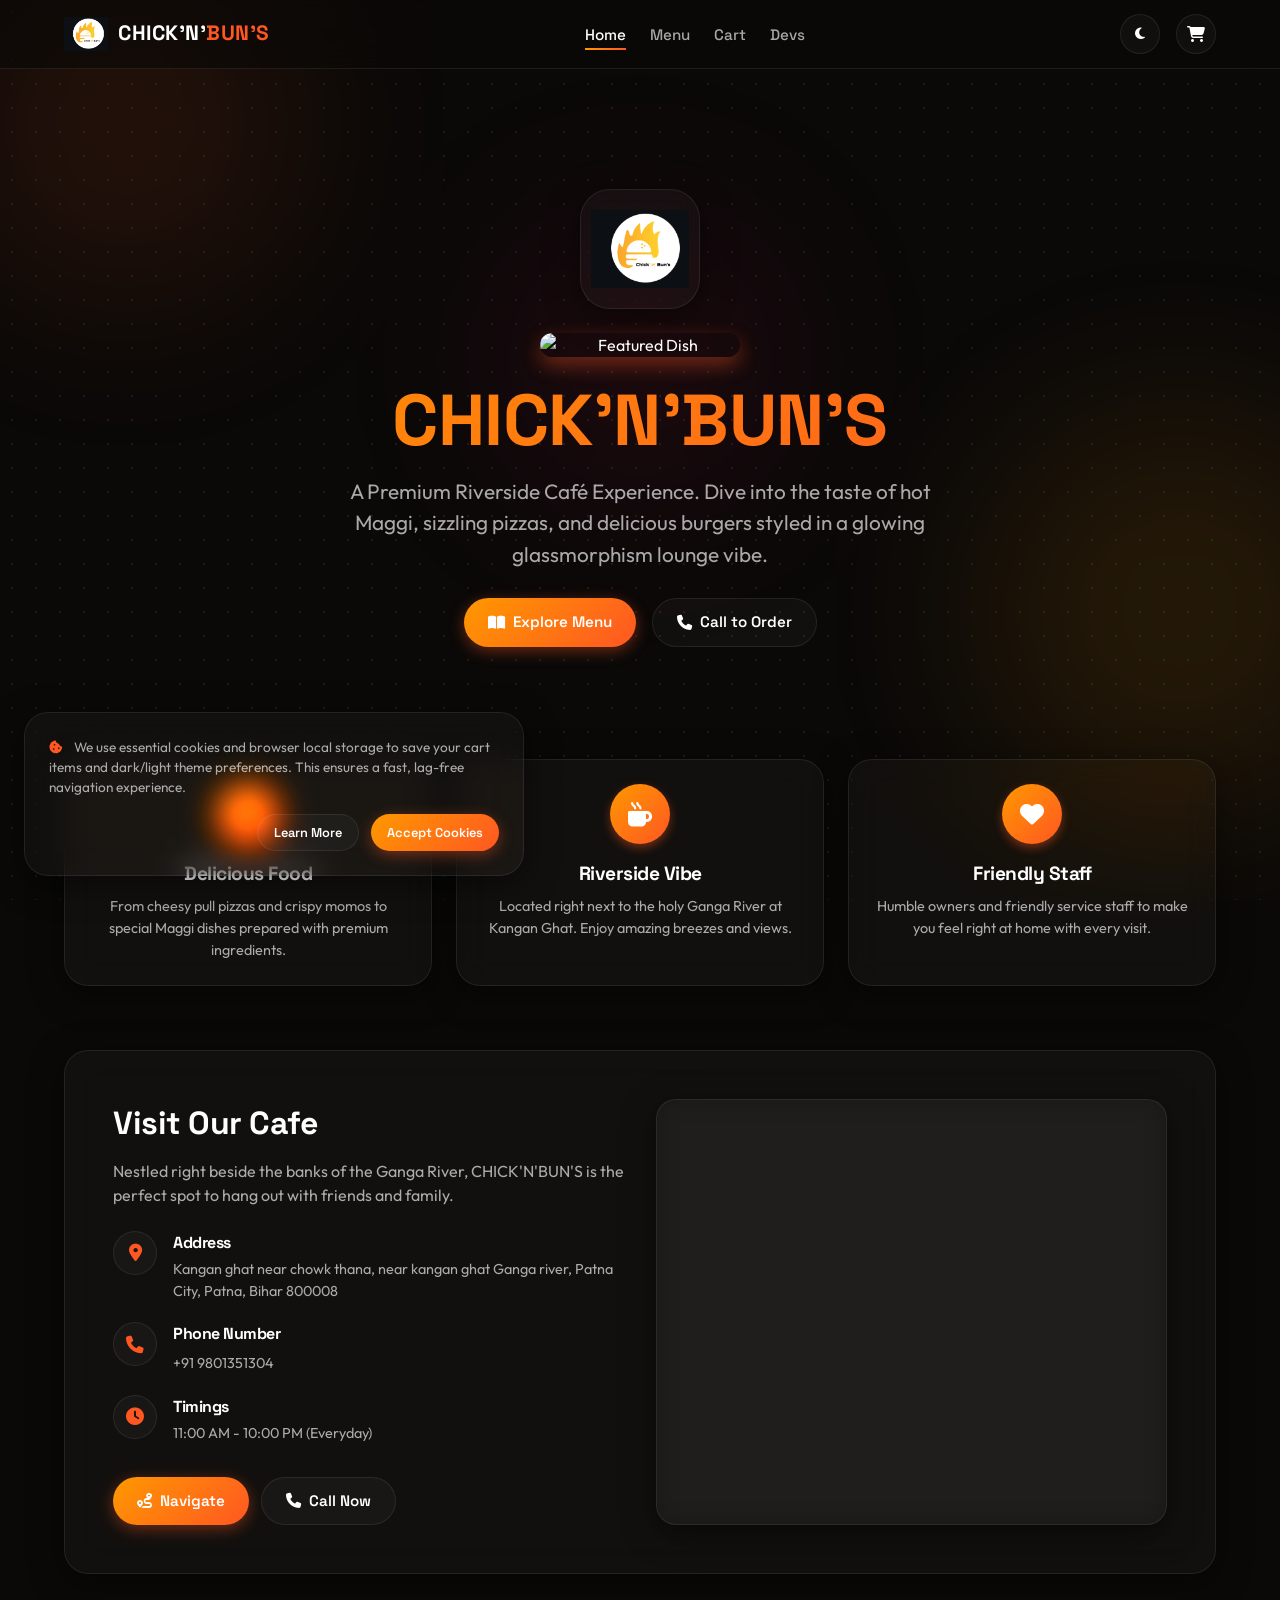
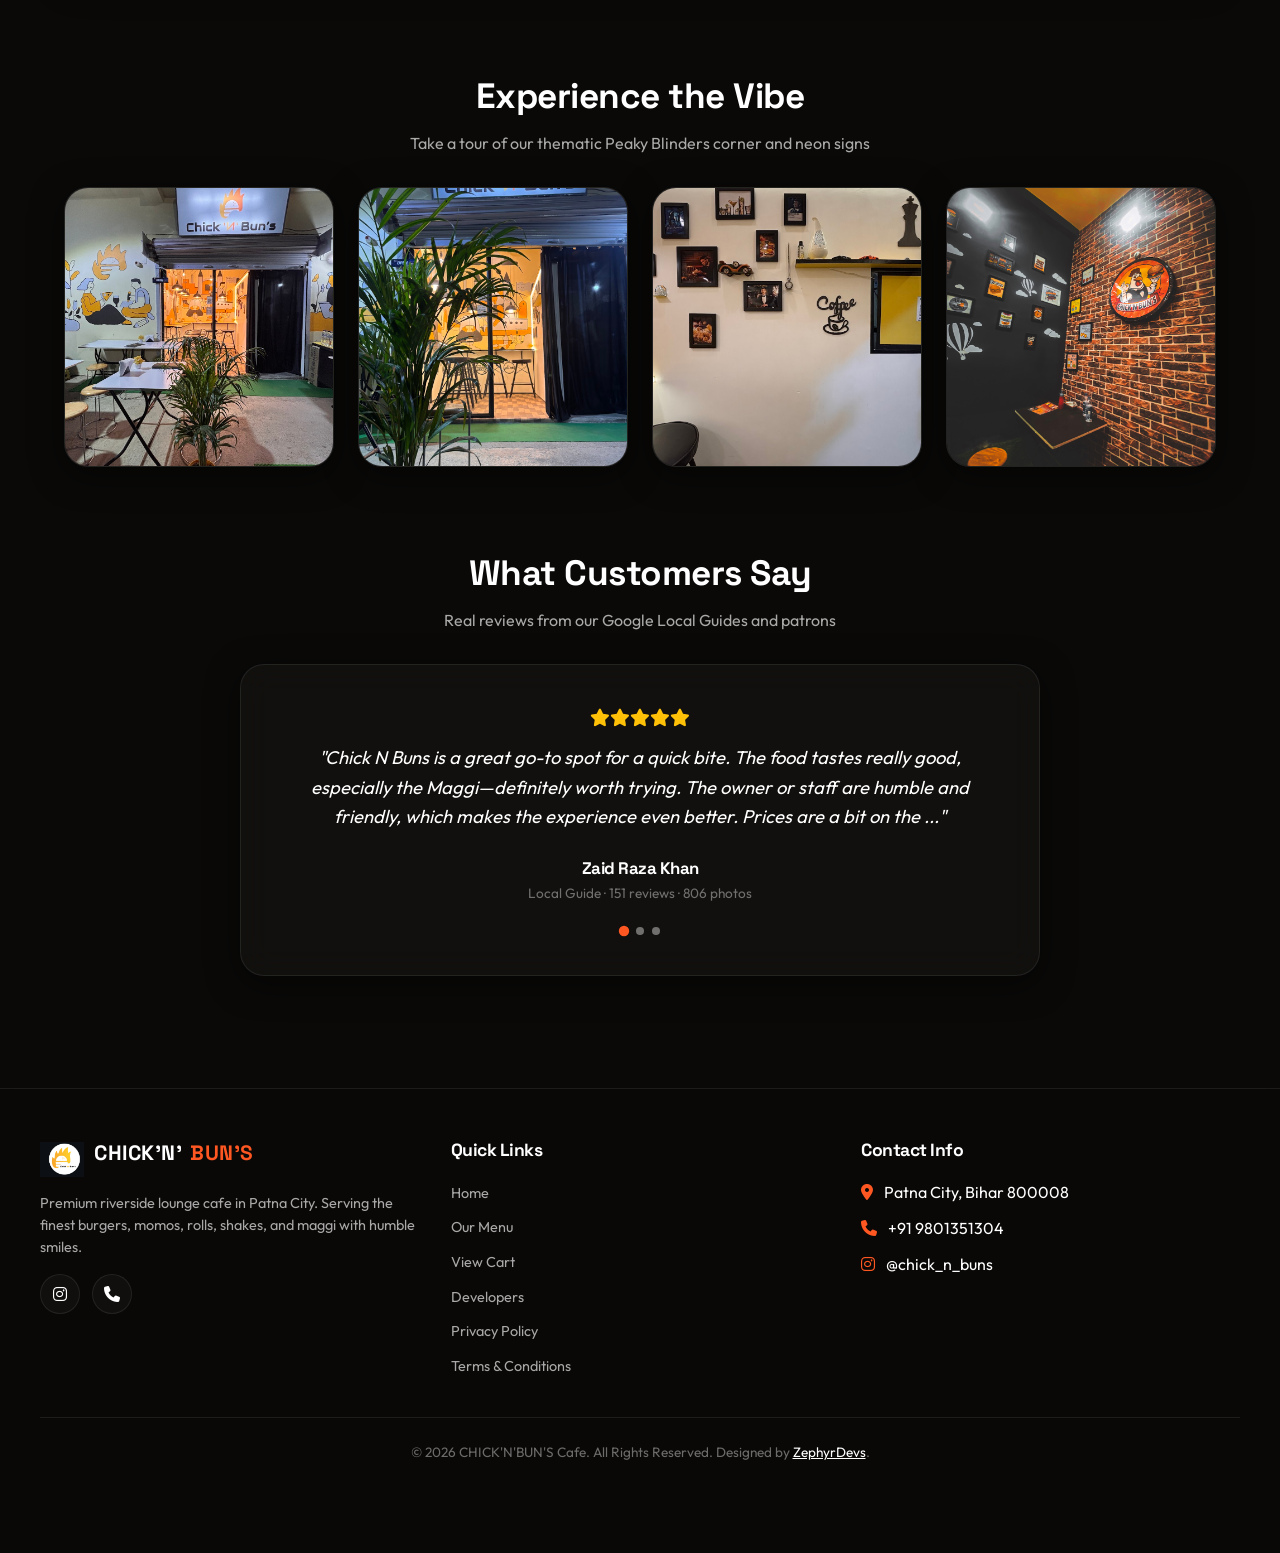
==== commit 1798a214: "Add files via upload" ====
--- a/index.html
+++ b/index.html
@@ -94,6 +94,7 @@
     <div class="hero-logo-box glass-card">
       <img src="logo.png" alt="CHICK'N'BUN'S Logo">
     </div>
+    <img src="burgir.png" alt="Featured Dish" class="hero-featured-image">
     <h1>CHICK'N'BUN'S</h1>
     <p>A Premium Riverside Café Experience. Dive into the taste of hot Maggi, sizzling pizzas, and delicious burgers styled in a glowing glassmorphism lounge vibe.</p>
     <div class="hero-actions">
--- a/styles.css
+++ b/styles.css
@@ -660,6 +660,25 @@
   flex-wrap: wrap;
 }
 
+/* Featured image animations */
+.hero-featured-image {
+  width: 200px;
+  max-width: 80%;
+  margin: 24px auto;
+  display: block;
+  border-radius: 12px;
+  box-shadow: 0 8px 20px var(--accent-glow);
+  animation: floatUp 6s ease-in-out infinite;
+}
+
+@keyframes floatUp {
+  0% { transform: translateY(0) rotate(0deg); }
+  25% { transform: translateY(-10px) rotate(2deg); }
+  50% { transform: translateY(0) rotate(0deg); }
+  75% { transform: translateY(10px) rotate(-2deg); }
+  100% { transform: translateY(0) rotate(0deg); }
+}
+
 /* Features/Highlights */
 .highlights {
   padding: 32px 24px;
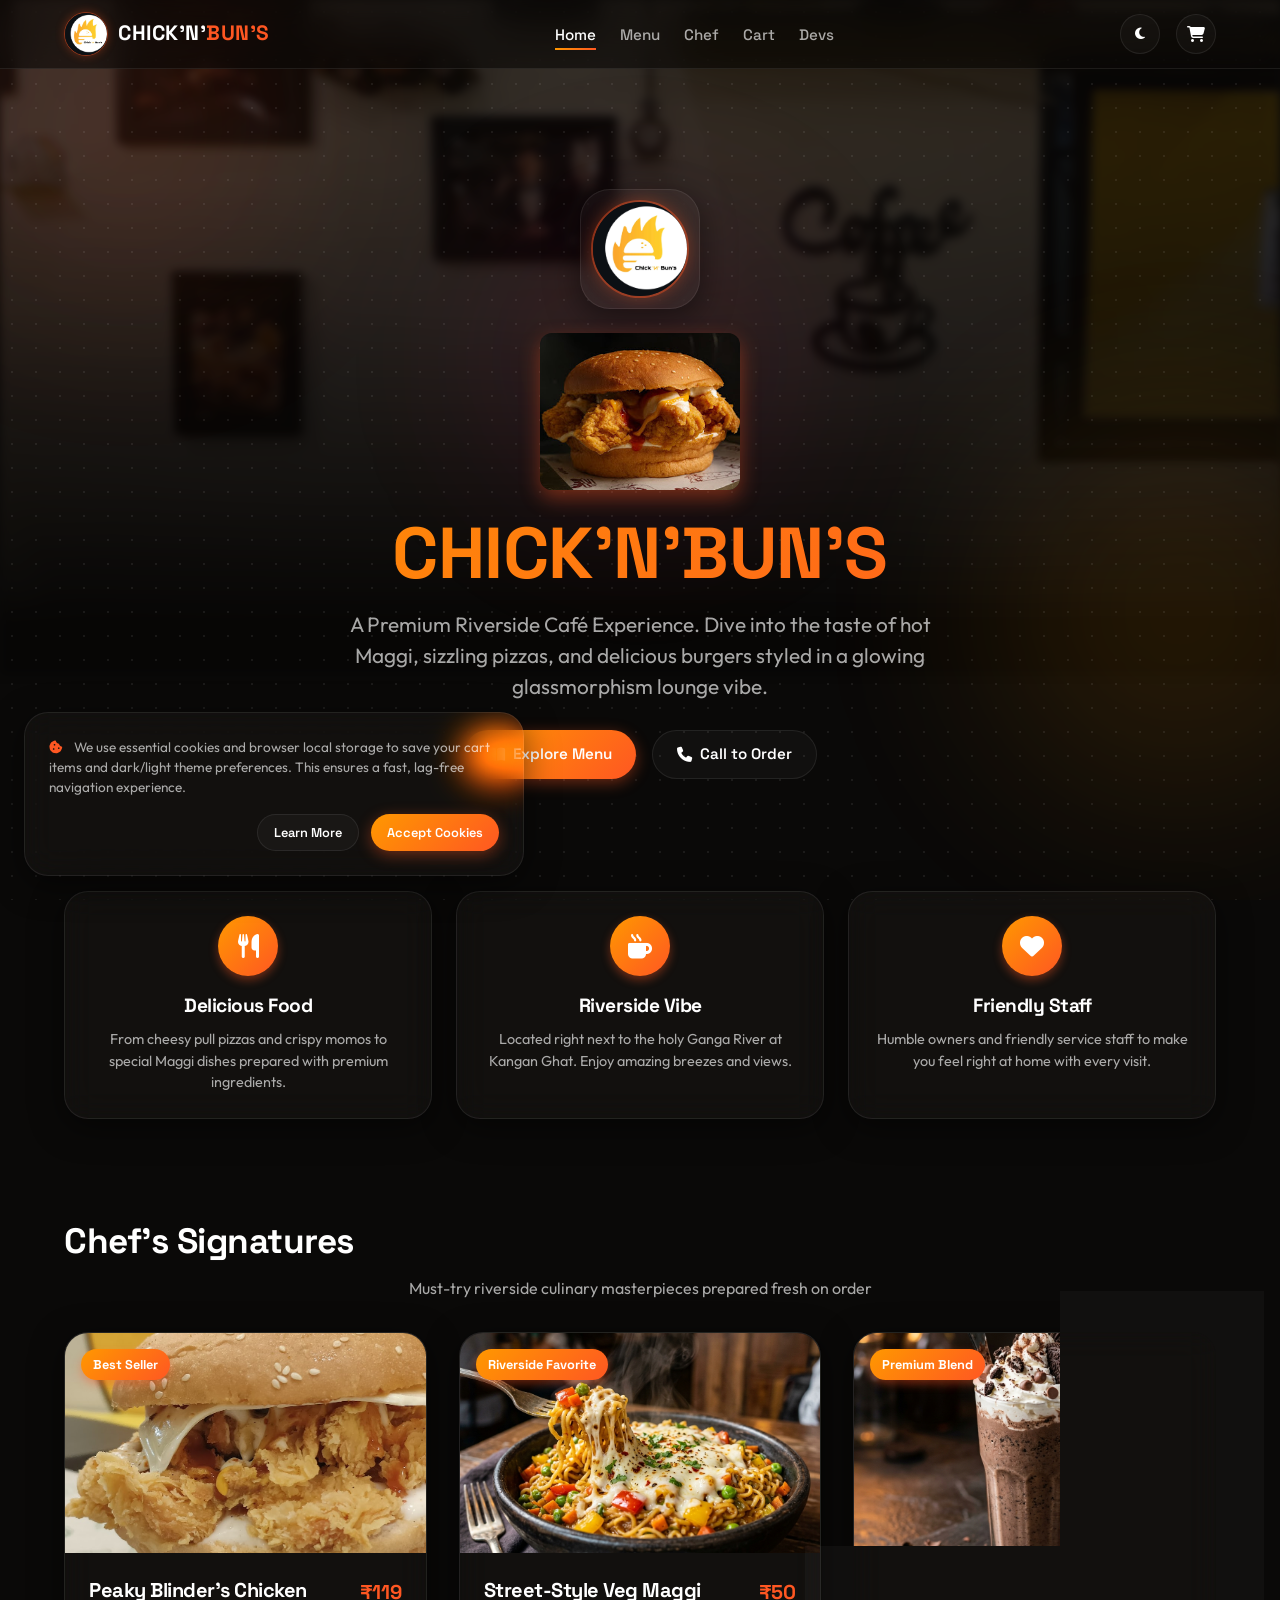
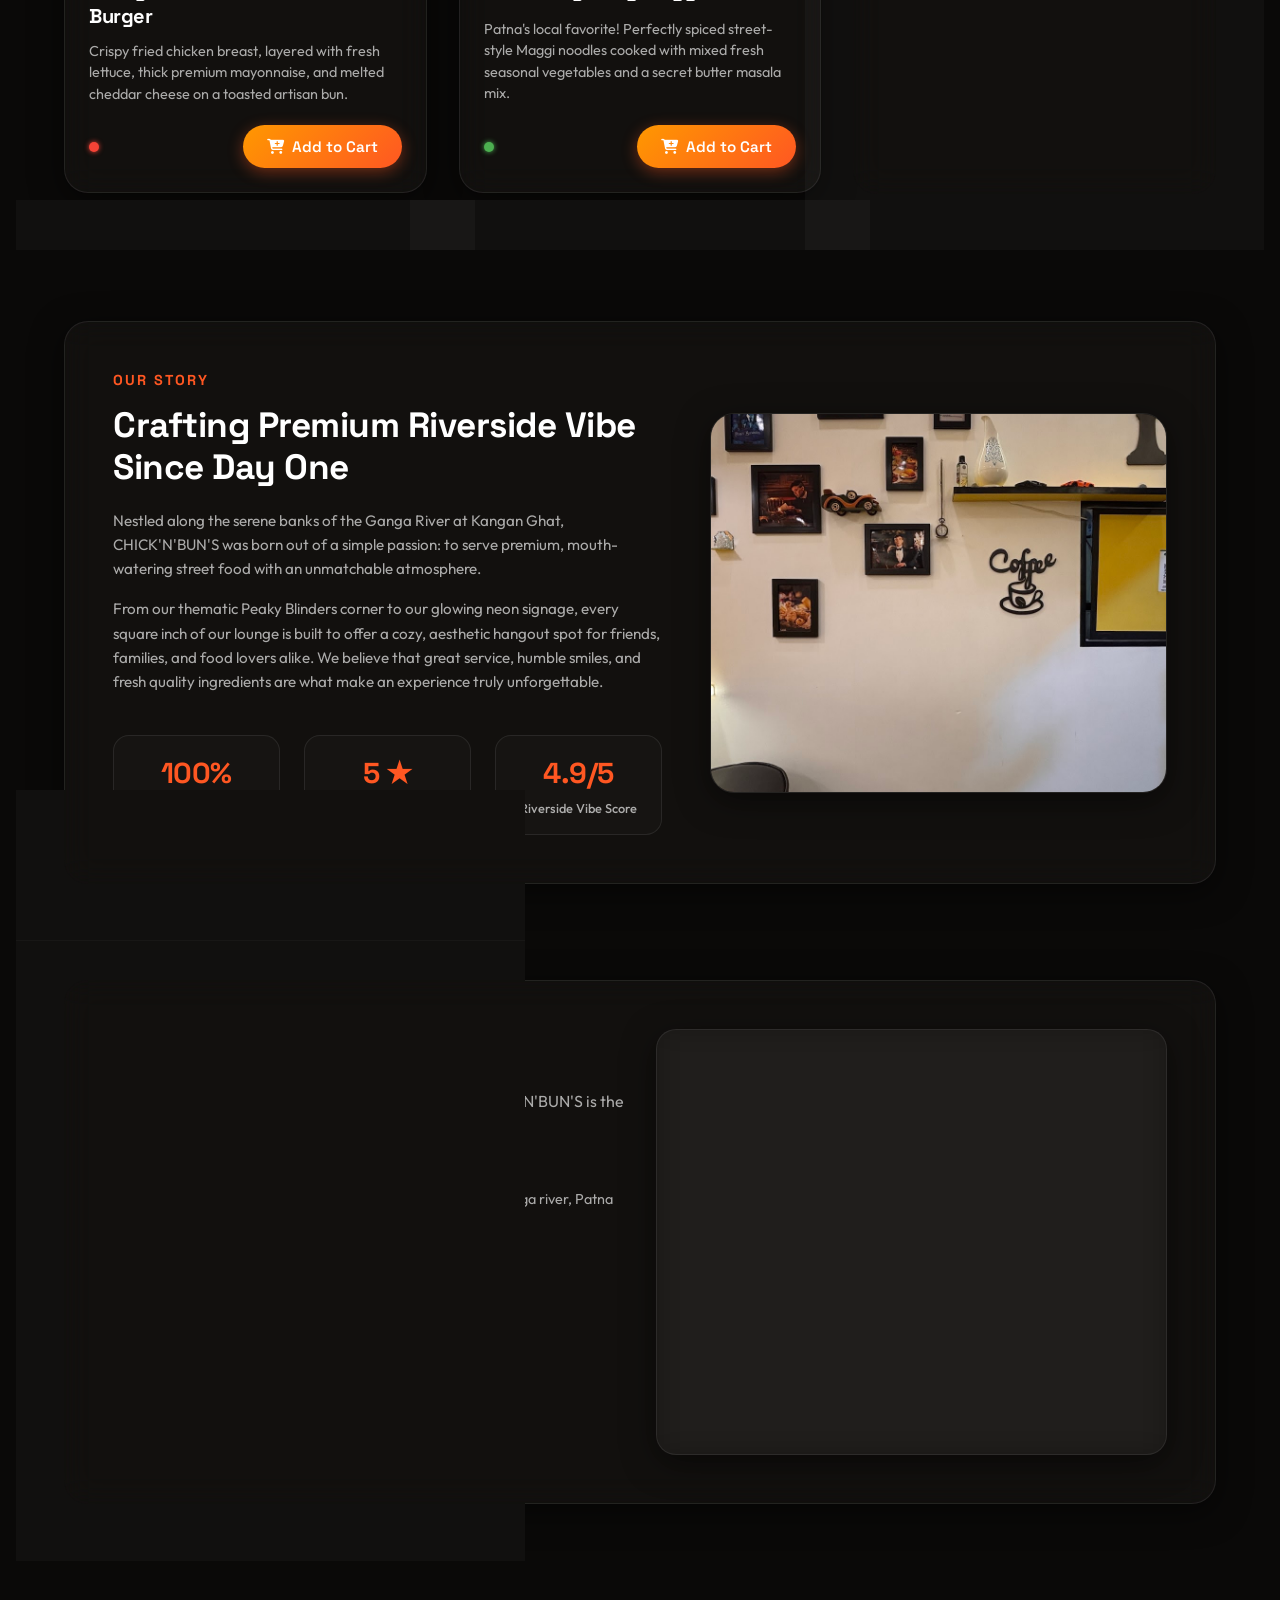
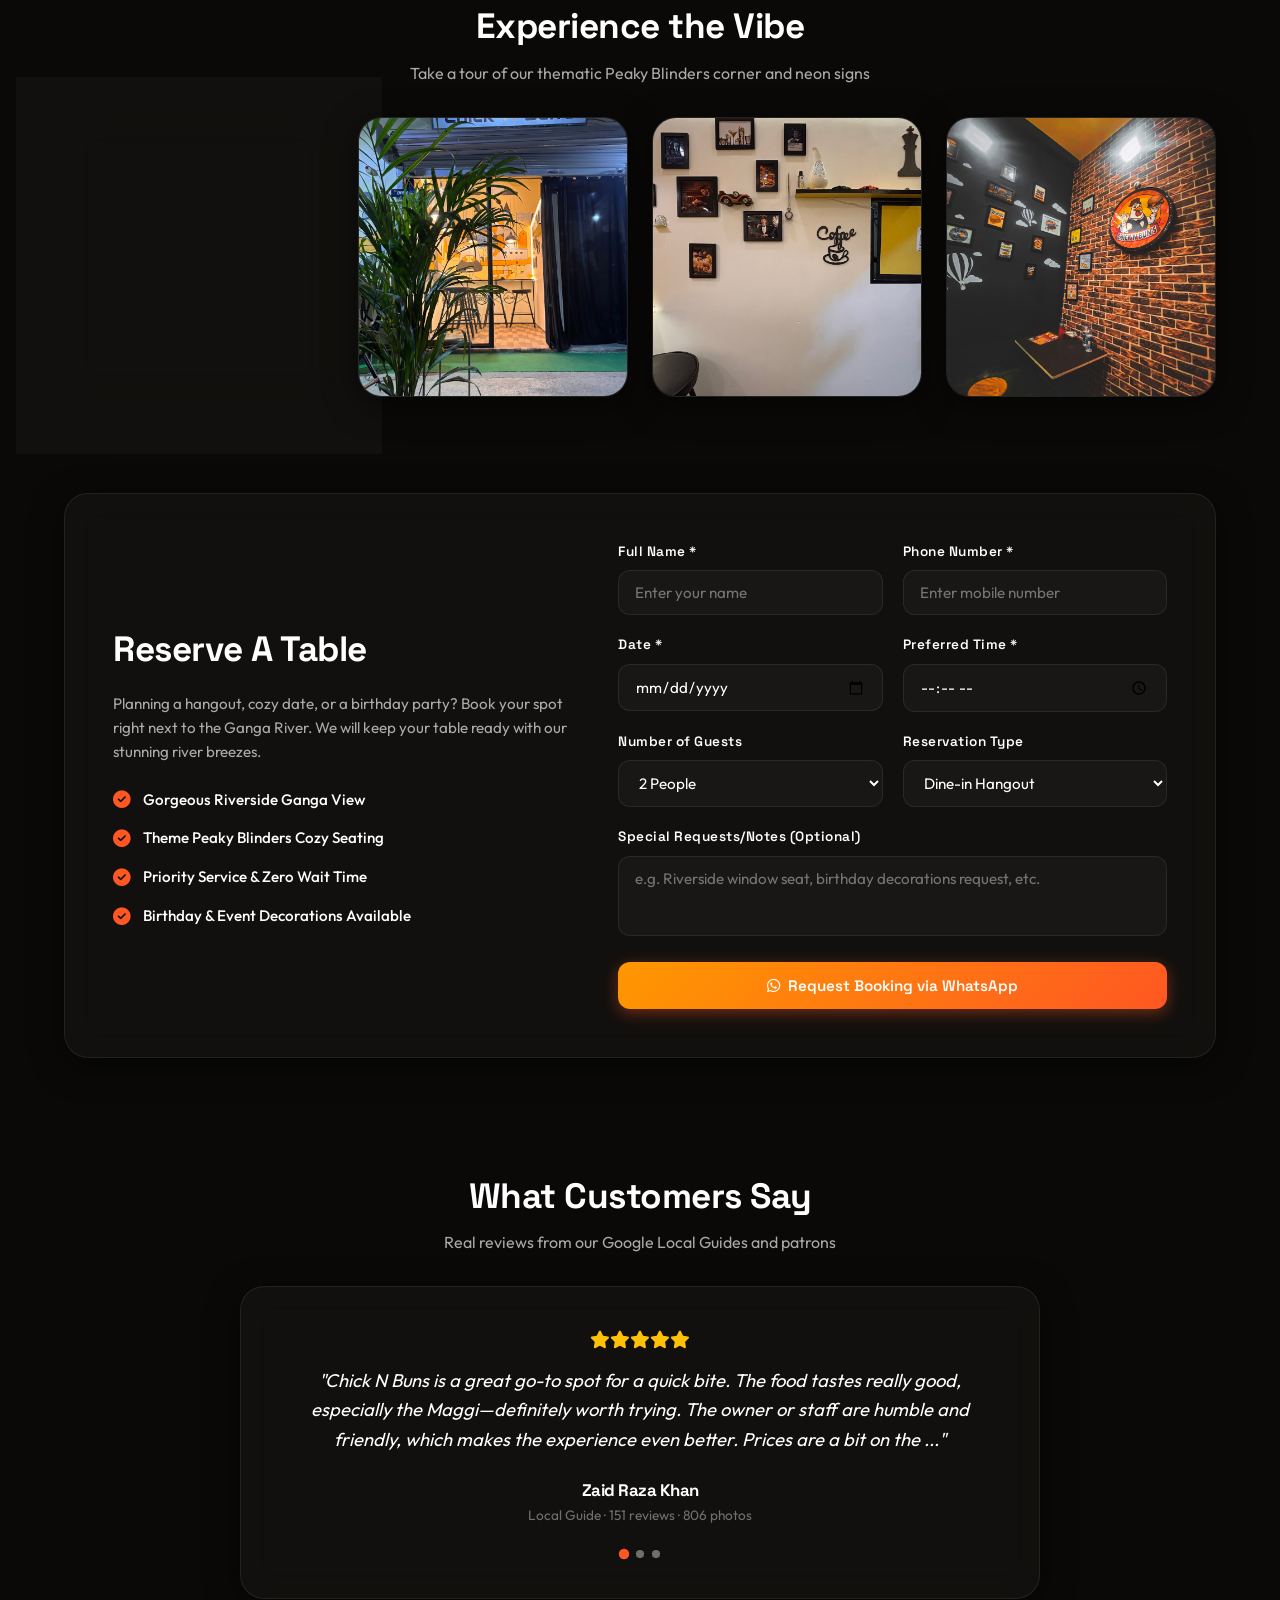
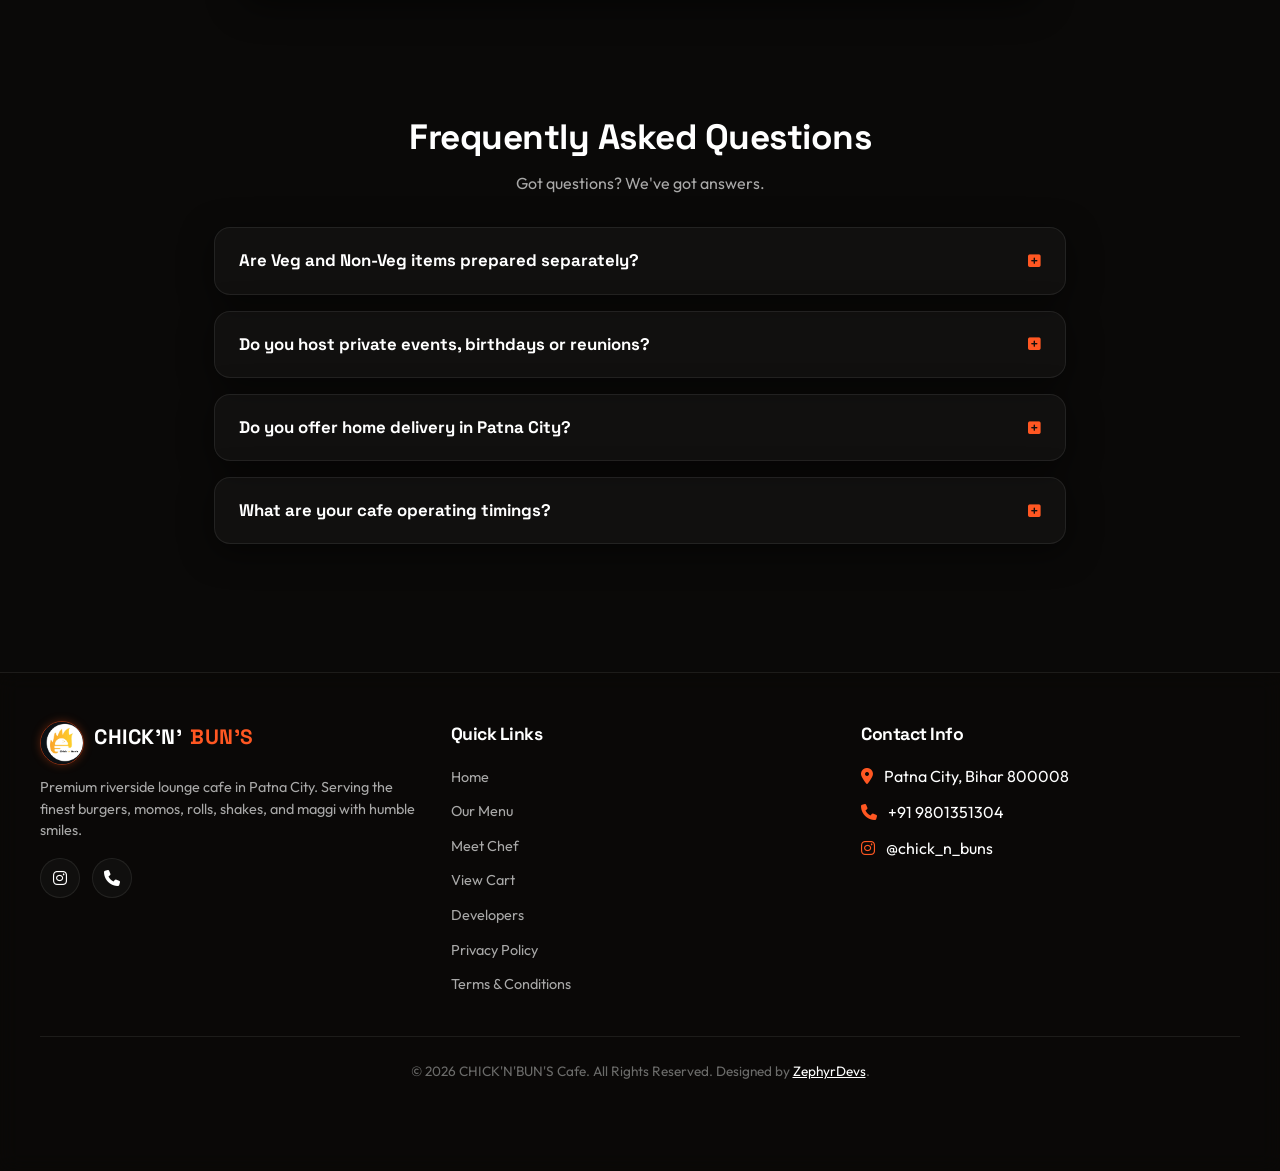
==== commit aade8035: "Add files via upload" ====
--- a/index.html
+++ b/index.html
@@ -50,6 +50,7 @@
       <ul class="nav-links">
         <li><a href="index.html" class="nav-link active">Home</a></li>
         <li><a href="menu.html" class="nav-link">Menu</a></li>
+        <li><a href="chef.html" class="nav-link">Chef</a></li>
         <li><a href="cart.html" class="nav-link">Cart</a></li>
         <li><a href="devs.html" class="nav-link">Devs</a></li>
       </ul>
@@ -77,6 +78,10 @@
         <i class="fa-solid fa-book-open"></i>
         <span>Menu</span>
       </a>
+      <a href="chef.html" class="mobile-nav-item">
+        <i class="fa-solid fa-user-tie"></i>
+        <span>Chef</span>
+      </a>
       <a href="cart.html" class="mobile-nav-item cart-mobile">
         <i class="fa-solid fa-cart-shopping"></i>
         <span>Cart</span>
@@ -119,6 +124,106 @@
       <div class="highlight-icon"><i class="fa-solid fa-heart"></i></div>
       <h3>Friendly Staff</h3>
       <p>Humble owners and friendly service staff to make you feel right at home with every visit.</p>
+    </div>
+  </section>
+
+  <!-- Signature Specials Section -->
+  <section class="signature-specials-section">
+    <h2 class="section-title">Chef's Signatures</h2>
+    <p class="section-subtitle" style="text-align: center; color: var(--text-secondary); margin-bottom: 32px;">Must-try riverside culinary masterpieces prepared fresh on order</p>
+    
+    <div class="specials-grid">
+      <!-- Item 1: Chicken Burger -->
+      <div class="special-item-card glass-card">
+        <div class="special-badge">Best Seller</div>
+        <div class="special-img-wrapper">
+          <img src="chicken-burger.jpg" alt="Chicken Burger" loading="lazy">
+        </div>
+        <div class="special-info">
+          <div class="special-header">
+            <h3 class="special-name">Peaky Blinder's Chicken Burger</h3>
+            <span class="special-price">₹119</span>
+          </div>
+           <p class="special-desc">Crispy fried chicken breast, layered with fresh lettuce, thick premium mayonnaise, and melted cheddar cheese on a toasted artisan bun.</p>
+          <div class="special-actions">
+            <span class="dot-indicator nonveg"></span>
+            <button class="btn btn-primary" onclick="addToCartById('sp1')">
+              <i class="fa-solid fa-cart-plus"></i> Add to Cart
+            </button>
+          </div>
+        </div>
+      </div>
+
+      <!-- Item 2: Veg Maggi -->
+      <div class="special-item-card glass-card">
+        <div class="special-badge">Riverside Favorite</div>
+        <div class="special-img-wrapper">
+          <img src="veg-maggi.png" alt="Veg Maggi" loading="lazy">
+        </div>
+        <div class="special-info">
+          <div class="special-header">
+            <h3 class="special-name">Street-Style Veg Maggi</h3>
+            <span class="special-price">₹50</span>
+          </div>
+          <p class="special-desc">Patna's local favorite! Perfectly spiced street-style Maggi noodles cooked with mixed fresh seasonal vegetables and a secret butter masala mix.</p>
+          <div class="special-actions">
+            <span class="dot-indicator veg"></span>
+            <button class="btn btn-primary" onclick="addToCartById('mg4')">
+              <i class="fa-solid fa-cart-plus"></i> Add to Cart
+            </button>
+          </div>
+        </div>
+      </div>
+
+      <!-- Item 3: Oreo Shake -->
+      <div class="special-item-card glass-card">
+        <div class="special-badge">Premium Blend</div>
+        <div class="special-img-wrapper">
+          <img src="oreo-shake.png" alt="Oreo Shake" loading="lazy">
+        </div>
+        <div class="special-info">
+          <div class="special-header">
+            <h3 class="special-name">Riverside Oreo Shake</h3>
+            <span class="special-price">₹109</span>
+          </div>
+          <p class="special-desc">Thick, creamy vanilla and milk blend whipped with crunchy Oreo cookies, dark chocolate syrup, chocolate chips, and topped with premium whipped cream.</p>
+          <div class="special-actions">
+            <span class="dot-indicator veg"></span>
+            <button class="btn btn-primary" onclick="addToCartById('bv7')">
+              <i class="fa-solid fa-cart-plus"></i> Add to Cart
+            </button>
+          </div>
+        </div>
+      </div>
+    </div>
+  </section>
+
+  <!-- Our Story Section -->
+  <section class="our-story-section">
+    <div class="story-container glass-card">
+      <div class="story-content">
+        <span class="story-tag">Our Story</span>
+        <h2 class="story-title">Crafting Premium Riverside Vibe Since Day One</h2>
+        <p class="story-text">Nestled along the serene banks of the Ganga River at Kangan Ghat, CHICK'N'BUN'S was born out of a simple passion: to serve premium, mouth-watering street food with an unmatchable atmosphere.</p>
+        <p class="story-text">From our thematic Peaky Blinders corner to our glowing neon signage, every square inch of our lounge is built to offer a cozy, aesthetic hangout spot for friends, families, and food lovers alike. We believe that great service, humble smiles, and fresh quality ingredients are what make an experience truly unforgettable.</p>
+        <div class="story-stats">
+          <div class="stat-card">
+            <h3>100%</h3>
+            <p>Fresh Ingredients</p>
+          </div>
+          <div class="stat-card">
+            <h3>5 ★</h3>
+            <p>Local Guides Rated</p>
+          </div>
+          <div class="stat-card">
+            <h3>4.9/5</h3>
+            <p>Riverside Vibe Score</p>
+          </div>
+        </div>
+      </div>
+      <div class="story-media">
+        <img src="interior-peaky.jpg" alt="Cozy Lounge Cafe Interior" class="story-img" loading="lazy">
+      </div>
     </div>
   </section>
 
@@ -215,6 +320,73 @@
     </div>
   </section>
 
+  <!-- Table Booking Section -->
+  <section class="booking-section">
+    <div class="booking-wrapper glass-card">
+      <div class="booking-info">
+        <h2>Reserve A Table</h2>
+        <p>Planning a hangout, cozy date, or a birthday party? Book your spot right next to the Ganga River. We will keep your table ready with our stunning river breezes.</p>
+        
+        <ul class="booking-benefits">
+          <li><i class="fa-solid fa-circle-check"></i> Gorgeous Riverside Ganga View</li>
+          <li><i class="fa-solid fa-circle-check"></i> Theme Peaky Blinders Cozy Seating</li>
+          <li><i class="fa-solid fa-circle-check"></i> Priority Service & Zero Wait Time</li>
+          <li><i class="fa-solid fa-circle-check"></i> Birthday & Event Decorations Available</li>
+        </ul>
+      </div>
+
+      <div class="booking-form-container">
+        <form id="table-booking-form" class="booking-form">
+          <div>
+            <label for="booking-name">Full Name *</label>
+            <input type="text" id="booking-name" placeholder="Enter your name" required>
+          </div>
+          <div>
+            <label for="booking-phone">Phone Number *</label>
+            <input type="tel" id="booking-phone" placeholder="Enter mobile number" required>
+          </div>
+          <div>
+            <label for="booking-date">Date *</label>
+            <input type="date" id="booking-date" required>
+          </div>
+          <div>
+            <label for="booking-time">Preferred Time *</label>
+            <input type="time" id="booking-time" required>
+          </div>
+          <div>
+            <label for="booking-guests">Number of Guests</label>
+            <select id="booking-guests">
+              <option value="1">1 Person</option>
+              <option value="2" selected>2 People</option>
+              <option value="4">4 People</option>
+              <option value="6">6 People</option>
+              <option value="8">8+ People (Group)</option>
+            </select>
+          </div>
+          <div>
+            <label for="booking-type">Reservation Type</label>
+            <select id="booking-type">
+              <option value="Dine-in Hangout">Dine-in Hangout</option>
+              <option value="Cozy Date">Cozy Date</option>
+              <option value="Birthday Party">Birthday Party</option>
+              <option value="Family Gathering">Family Gathering</option>
+              <option value="Riverside Reunion">Riverside Reunion</option>
+            </select>
+          </div>
+          <div class="form-group-full">
+            <label for="booking-notes">Special Requests/Notes (Optional)</label>
+            <textarea id="booking-notes" placeholder="e.g. Riverside window seat, birthday decorations request, etc."></textarea>
+          </div>
+          <div class="form-group-full">
+            <button type="submit" class="btn btn-primary" style="width: 100%; border-radius: 12px; padding: 14px;">
+              <i class="fa-brands fa-whatsapp"></i> Request Booking via WhatsApp
+            </button>
+          </div>
+        </form>
+      </div>
+    </div>
+  </section>
+
   <!-- Reviews Section -->
   <section class="reviews-section">
     <h2 class="section-title">What Customers Say</h2>
@@ -231,6 +403,42 @@
         <!-- Injected via script.js -->
         <div class="indicator-dot active"></div>
       </div>
+    </div>
+  </section>
+
+  <!-- FAQ Section -->
+  <section class="faq-section">
+    <h2 class="section-title" style="text-align: center;">Frequently Asked Questions</h2>
+    <p class="section-subtitle" style="text-align: center; color: var(--text-secondary); margin-bottom: 24px;">Got questions? We've got answers.</p>
+    
+    <div class="faq-container">
+      <details class="faq-item">
+        <summary>Are Veg and Non-Veg items prepared separately?</summary>
+        <div class="faq-content">
+          Yes, absolutely. We maintain strict hygiene standards and cook all vegetarian items in separate utensils and cooking zones to respect our customers' dietary preferences.
+        </div>
+      </details>
+
+      <details class="faq-item">
+        <summary>Do you host private events, birthdays or reunions?</summary>
+        <div class="faq-content">
+          Yes, we do! Our cafe interior features an aesthetic Peaky Blinders corner and neon signs, which is a perfect setting for birthday celebrations, cozy reunions, and gatherings. You can book a spot using the table reservation form above.
+        </div>
+      </details>
+
+      <details class="faq-item">
+        <summary>Do you offer home delivery in Patna City?</summary>
+        <div class="faq-content">
+          We primarily offer self-pickup and takeaways. However, for delivery inside Patna City (near Kangan Ghat and Chowk area), please contact us directly at +91 9801351304 to confirm if delivery staff is currently available.
+        </div>
+      </details>
+
+      <details class="faq-item">
+        <summary>What are your cafe operating timings?</summary>
+        <div class="faq-content">
+          CHICK'N'BUN'S is open every day of the week from 11:00 AM to 10:00 PM. We look forward to serving you!
+        </div>
+      </details>
     </div>
   </section>
 
@@ -254,6 +462,7 @@
         <ul class="footer-links">
           <li><a href="index.html">Home</a></li>
           <li><a href="menu.html">Our Menu</a></li>
+          <li><a href="chef.html">Meet Chef</a></li>
           <li><a href="cart.html">View Cart</a></li>
           <li><a href="devs.html">Developers</a></li>
           <li><a href="privacy.html">Privacy Policy</a></li>
--- a/styles.css
+++ b/styles.css
@@ -67,6 +67,29 @@
   line-height: 1.5;
 }
 
+body::before {
+  content: '';
+  position: absolute;
+  top: 0;
+  left: 0;
+  width: 100%;
+  height: 75vh;
+  background-image: linear-gradient(to bottom, transparent 20%, var(--bg-primary) 95%), url('interior-peaky.jpg');
+  background-size: cover;
+  background-position: center;
+  background-repeat: no-repeat;
+  z-index: -3;
+  opacity: 0.28;
+  filter: blur(5px) brightness(0.75) contrast(1.1);
+  transition: opacity 0.4s ease, filter 0.4s ease;
+  pointer-events: none;
+}
+
+[data-theme="light"] body::before {
+  opacity: 0.14;
+  filter: blur(6px) brightness(1.02) contrast(0.95);
+}
+
 /* Background blob decorations for Glassmorphic glow */
 .bg-blobs {
   position: fixed;
@@ -174,7 +197,10 @@
 .loader-logo {
   width: 100%;
   height: 100%;
-  object-fit: contain;
+  object-fit: cover;
+  border-radius: 50%;
+  border: 2px solid rgba(255, 87, 34, 0.6);
+  box-shadow: 0 0 20px rgba(255, 87, 34, 0.45);
   animation: pulseLogo 2s infinite ease-in-out;
 }
 
@@ -267,7 +293,17 @@
 .brand-logo {
   width: 44px;
   height: 44px;
-  object-fit: contain;
+  object-fit: cover;
+  border-radius: 50%;
+  border: 1.5px solid rgba(255, 87, 34, 0.5);
+  box-shadow: 0 0 10px rgba(255, 87, 34, 0.3);
+  transition: all 0.3s ease;
+}
+
+.brand-logo:hover {
+  transform: scale(1.08) rotate(5deg);
+  border-color: var(--accent-color);
+  box-shadow: 0 0 15px var(--accent-glow);
 }
 
 .brand-name {
@@ -633,7 +669,17 @@
 .hero-logo-box img {
   width: 100%;
   height: 100%;
-  object-fit: contain;
+  object-fit: cover;
+  border-radius: 50%;
+  border: 2px solid rgba(255, 87, 34, 0.5);
+  box-shadow: 0 0 15px rgba(255, 87, 34, 0.3);
+  transition: all 0.5s ease;
+}
+
+.hero-logo-box:hover img {
+  transform: scale(1.05) rotate(3deg);
+  border-color: var(--accent-color);
+  box-shadow: 0 0 25px var(--accent-glow);
 }
 
 .hero h1 {
@@ -2127,20 +2173,546 @@
 }
 
 /* ==========================================
-   FEATURED ITEMS
+   SIGNATURE SPECIALS SHOWCASE
    ========================================== */
-.featured-section {
-  padding: 64px 24px 32px 24px;
+.signature-specials-section {
+  padding: 64px 24px;
   max-width: 1200px;
   margin: 0 auto;
-  text-align: center;
-}
-
-.featured-grid {
+}
+
+.specials-grid {
   display: grid;
-  grid-template-columns: repeat(auto-fit, minmax(300px, 1fr));
+  grid-template-columns: repeat(auto-fit, minmax(320px, 1fr));
   gap: 32px;
   margin-top: 32px;
 }
 
-
+.special-item-card {
+  position: relative;
+  display: flex;
+  flex-direction: column;
+  overflow: hidden;
+  border-radius: 24px;
+  height: 100%;
+}
+
+.special-badge {
+  position: absolute;
+  top: 16px;
+  left: 16px;
+  background: var(--accent-gradient);
+  color: #fff;
+  font-family: var(--font-title);
+  font-weight: 700;
+  font-size: 0.8rem;
+  padding: 6px 12px;
+  border-radius: 30px;
+  z-index: 10;
+  box-shadow: 0 4px 10px var(--accent-glow);
+}
+
+.special-img-wrapper {
+  position: relative;
+  height: 220px;
+  overflow: hidden;
+}
+
+.special-img-wrapper img {
+  width: 100%;
+  height: 100%;
+  object-fit: cover;
+  transition: transform 0.6s cubic-bezier(0.25, 1, 0.5, 1);
+}
+
+.special-item-card:hover .special-img-wrapper img {
+  transform: scale(1.1);
+}
+
+.special-info {
+  padding: 24px;
+  display: flex;
+  flex-direction: column;
+  flex-grow: 1;
+}
+
+.special-header {
+  display: flex;
+  justify-content: space-between;
+  align-items: flex-start;
+  gap: 12px;
+  margin-bottom: 12px;
+}
+
+.special-name {
+  font-size: 1.25rem;
+  font-weight: 700;
+  line-height: 1.3;
+  color: var(--text-primary);
+}
+
+.special-price {
+  font-family: var(--font-title);
+  font-size: 1.25rem;
+  font-weight: 800;
+  color: var(--accent-color);
+}
+
+.special-desc {
+  font-size: 0.9rem;
+  line-height: 1.5;
+  color: var(--text-secondary);
+  margin-bottom: 20px;
+  flex-grow: 1;
+}
+
+.special-actions {
+  display: flex;
+  justify-content: space-between;
+  align-items: center;
+  margin-top: auto;
+}
+
+/* ==========================================
+   OUR STORY SECTION
+   ========================================== */
+.our-story-section {
+  padding: 64px 24px;
+  max-width: 1200px;
+  margin: 0 auto;
+}
+
+.story-container {
+  display: grid;
+  grid-template-columns: 1.2fr 1fr;
+  gap: 48px;
+  padding: 48px;
+  align-items: center;
+}
+
+.story-content {
+  display: flex;
+  flex-direction: column;
+}
+
+.story-tag {
+  font-family: var(--font-title);
+  font-weight: 700;
+  font-size: 0.9rem;
+  color: var(--accent-color);
+  text-transform: uppercase;
+  letter-spacing: 2px;
+  margin-bottom: 12px;
+}
+
+.story-title {
+  font-size: 2.2rem;
+  font-weight: 800;
+  margin-bottom: 20px;
+  line-height: 1.2;
+  color: var(--text-primary);
+}
+
+.story-text {
+  font-size: 0.95rem;
+  line-height: 1.6;
+  color: var(--text-secondary);
+  margin-bottom: 16px;
+}
+
+.story-stats {
+  display: flex;
+  gap: 24px;
+  margin-top: 24px;
+}
+
+.stat-card {
+  flex: 1;
+  background: rgba(255, 255, 255, 0.02);
+  border: 1px solid var(--border-card);
+  padding: 16px;
+  border-radius: 16px;
+  text-align: center;
+}
+
+.stat-card h3 {
+  font-family: var(--font-title);
+  font-size: 1.8rem;
+  font-weight: 800;
+  color: var(--accent-color);
+  margin-bottom: 4px;
+}
+
+.stat-card p {
+  font-size: 0.8rem;
+  font-weight: 500;
+  color: var(--text-secondary);
+}
+
+.story-media {
+  border-radius: 24px;
+  overflow: hidden;
+  height: 380px;
+  box-shadow: var(--glass-shadow);
+  border: 1px solid var(--border-card);
+}
+
+.story-img {
+  width: 100%;
+  height: 100%;
+  object-fit: cover;
+  transition: transform 0.5s cubic-bezier(0.25, 1, 0.5, 1);
+}
+
+.story-container:hover .story-img {
+  transform: scale(1.03);
+}
+
+/* Responsive adjust */
+@media (max-width: 991px) {
+  .story-container {
+    grid-template-columns: 1fr;
+    padding: 32px;
+    gap: 32px;
+  }
+  .story-media {
+    height: 300px;
+    order: -1;
+  }
+}
+
+@media (max-width: 575px) {
+  .story-stats {
+    flex-direction: column;
+    gap: 16px;
+  }
+}
+
+/* ==========================================
+   CHEF PAGE STYLES
+   ========================================== */
+.chef-section {
+  padding: 64px 24px;
+  max-width: 1000px;
+  margin: 0 auto;
+  padding-bottom: 120px; /* spacing for mobile nav */
+}
+
+.chef-card {
+  display: grid;
+  grid-template-columns: 1fr 1.2fr;
+  gap: 48px;
+  padding: 48px;
+  align-items: center;
+}
+
+.chef-media {
+  position: relative;
+  border-radius: 24px;
+  overflow: hidden;
+  height: 440px;
+  box-shadow: var(--glass-shadow);
+  border: 1px solid var(--border-card);
+}
+
+.chef-media img {
+  width: 100%;
+  height: 100%;
+  object-fit: cover;
+  transition: transform 0.5s ease;
+}
+
+.chef-card:hover .chef-media img {
+  transform: scale(1.03);
+}
+
+.chef-overlay {
+  position: absolute;
+  bottom: 0;
+  left: 0;
+  width: 100%;
+  padding: 24px;
+  background: linear-gradient(to top, rgba(10, 9, 8, 0.9), transparent);
+  text-align: center;
+}
+
+.chef-overlay h3 {
+  color: #ffffff;
+  font-size: 1.3rem;
+  margin-bottom: 2px;
+}
+
+.chef-overlay p {
+  color: var(--accent-color);
+  font-size: 0.85rem;
+  font-family: var(--font-title);
+  font-weight: 700;
+  text-transform: uppercase;
+  letter-spacing: 1px;
+}
+
+.chef-tag {
+  font-family: var(--font-title);
+  font-weight: 700;
+  font-size: 0.85rem;
+  color: var(--accent-color);
+  text-transform: uppercase;
+  letter-spacing: 2px;
+  margin-bottom: 12px;
+  display: inline-block;
+}
+
+.chef-details h1 {
+  font-size: 2.5rem;
+  font-weight: 800;
+  margin-bottom: 24px;
+  line-height: 1.2;
+  color: var(--text-primary);
+}
+
+.chef-quote {
+  font-size: 1.1rem;
+  line-height: 1.6;
+  color: var(--text-primary);
+  margin-bottom: 24px;
+  font-style: italic;
+  border-left: 3px solid var(--accent-color);
+  padding-left: 16px;
+}
+
+.chef-bio-text {
+  font-size: 0.95rem;
+  line-height: 1.6;
+  color: var(--text-secondary);
+  margin-bottom: 20px;
+}
+
+.chef-badges {
+  display: flex;
+  gap: 16px;
+  flex-wrap: wrap;
+  margin-top: 24px;
+}
+
+.chef-badge-item {
+  background: rgba(255, 255, 255, 0.02);
+  border: 1px solid var(--border-card);
+  padding: 10px 20px;
+  border-radius: 30px;
+  display: flex;
+  align-items: center;
+  gap: 8px;
+}
+
+.chef-badge-item i {
+  color: var(--accent-color);
+}
+
+.chef-badge-item span {
+  font-size: 0.85rem;
+  font-weight: 600;
+  color: var(--text-primary);
+}
+
+/* Chef Mobile Adjustments */
+@media (max-width: 991px) {
+  .chef-card {
+    grid-template-columns: 1fr;
+    padding: 32px;
+    gap: 32px;
+  }
+  
+  .chef-media {
+    height: 380px;
+    max-width: 450px;
+    margin: 0 auto;
+    width: 100%;
+  }
+}
+
+/* ==========================================
+   TABLE BOOKING SECTION
+   ========================================== */
+.booking-section {
+  padding: 64px 24px;
+  max-width: 1200px;
+  margin: 0 auto;
+}
+
+.booking-wrapper {
+  display: grid;
+  grid-template-columns: 1fr 1.2fr;
+  gap: 48px;
+  padding: 48px;
+  align-items: center;
+}
+
+.booking-info h2 {
+  font-size: 2.2rem;
+  font-weight: 800;
+  margin-bottom: 16px;
+  color: var(--text-primary);
+}
+
+.booking-info p {
+  font-size: 0.95rem;
+  line-height: 1.6;
+  color: var(--text-secondary);
+  margin-bottom: 24px;
+}
+
+.booking-benefits {
+  list-style: none;
+  display: flex;
+  flex-direction: column;
+  gap: 16px;
+}
+
+.booking-benefits li {
+  display: flex;
+  align-items: center;
+  gap: 12px;
+  font-size: 0.95rem;
+  color: var(--text-primary);
+  font-weight: 500;
+}
+
+.booking-benefits i {
+  color: var(--accent-color);
+  font-size: 1.1rem;
+}
+
+/* Booking Form Elements */
+.booking-form {
+  display: grid;
+  grid-template-columns: repeat(2, 1fr);
+  gap: 20px;
+}
+
+.form-group-full {
+  grid-column: span 2;
+}
+
+.booking-form label {
+  display: block;
+  font-family: var(--font-title);
+  font-size: 0.85rem;
+  font-weight: 600;
+  color: var(--text-primary);
+  margin-bottom: 8px;
+  letter-spacing: 0.5px;
+}
+
+.booking-form input,
+.booking-form select,
+.booking-form textarea {
+  width: 100%;
+  padding: 12px 16px;
+  background: rgba(255, 255, 255, 0.03);
+  border: 1px solid var(--border-card);
+  border-radius: 12px;
+  color: var(--text-primary);
+  font-family: var(--font-body);
+  font-size: 0.95rem;
+  outline: none;
+  transition: all 0.3s ease;
+}
+
+.booking-form input:focus,
+.booking-form select:focus,
+.booking-form textarea:focus {
+  border-color: var(--accent-color);
+  background: rgba(255, 255, 255, 0.05);
+  box-shadow: 0 0 10px var(--accent-glow);
+}
+
+.booking-form select option {
+  background-color: var(--bg-primary);
+  color: var(--text-primary);
+}
+
+.booking-form textarea {
+  height: 80px;
+  resize: none;
+}
+
+/* FAQ Section Accordion styling */
+.faq-section {
+  padding: 64px 24px;
+  max-width: 900px;
+  margin: 0 auto;
+}
+
+.faq-container {
+  display: flex;
+  flex-direction: column;
+  gap: 16px;
+  margin-top: 32px;
+}
+
+.faq-item {
+  border-radius: 16px;
+  overflow: hidden;
+  border: 1px solid var(--border-card);
+  background: var(--bg-card);
+  transition: all 0.3s ease;
+}
+
+.faq-item summary {
+  padding: 20px 24px;
+  font-family: var(--font-title);
+  font-weight: 700;
+  font-size: 1.05rem;
+  cursor: pointer;
+  display: flex;
+  justify-content: space-between;
+  align-items: center;
+  list-style: none;
+  color: var(--text-primary);
+  outline: none;
+}
+
+.faq-item summary::-webkit-details-marker {
+  display: none;
+}
+
+.faq-item summary::after {
+  content: "\f0fe"; /* FontAwesome plus */
+  font-family: "Font Awesome 6 Free";
+  font-weight: 900;
+  font-size: 0.9rem;
+  color: var(--accent-color);
+  transition: transform 0.3s ease;
+}
+
+.faq-item[open] summary::after {
+  content: "\f146"; /* FontAwesome minus */
+  transform: rotate(180deg);
+}
+
+.faq-content {
+  padding: 0 24px 20px 24px;
+  font-size: 0.95rem;
+  line-height: 1.6;
+  color: var(--text-secondary);
+}
+
+/* Responsive Booking Form */
+@media (max-width: 991px) {
+  .booking-wrapper {
+    grid-template-columns: 1fr;
+    padding: 32px;
+    gap: 32px;
+  }
+}
+
+@media (max-width: 575px) {
+  .booking-form {
+    grid-template-columns: 1fr;
+  }
+  .form-group-full {
+    grid-column: span 1;
+  }
+}
+
+
